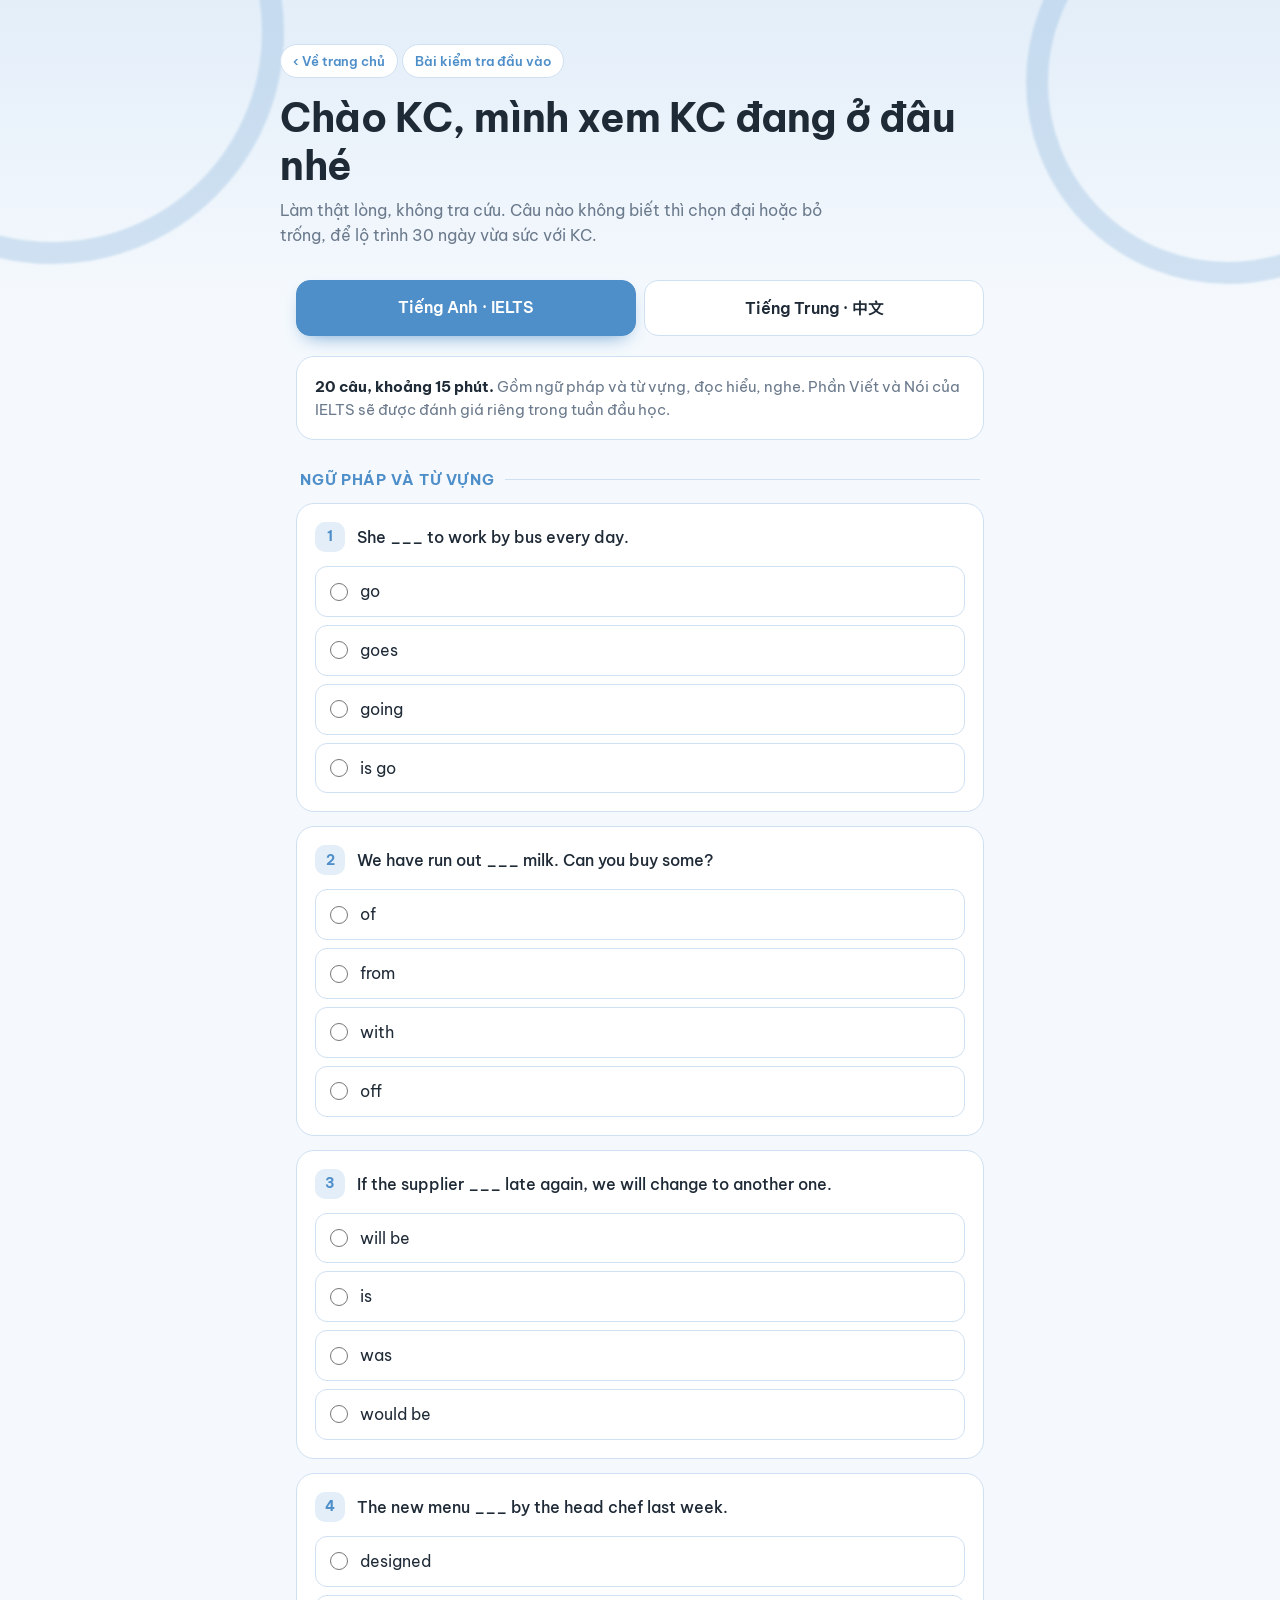
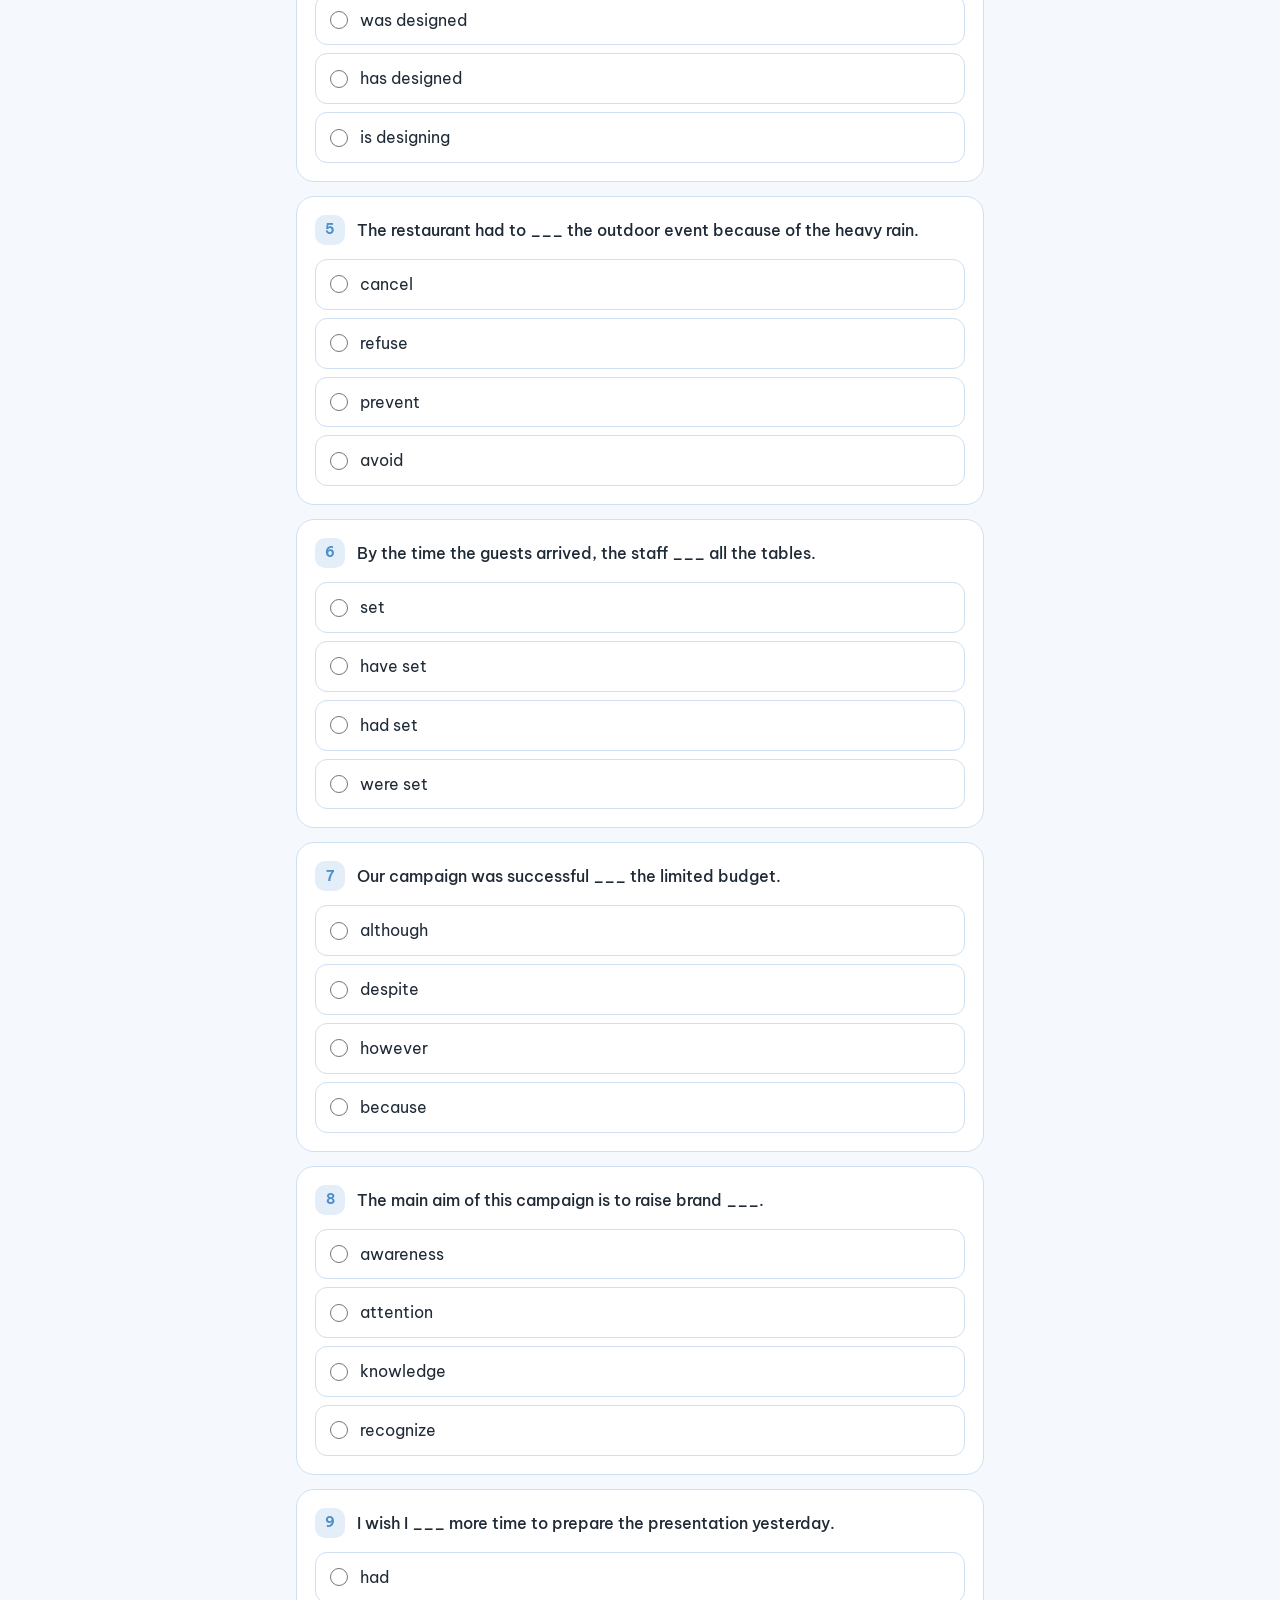
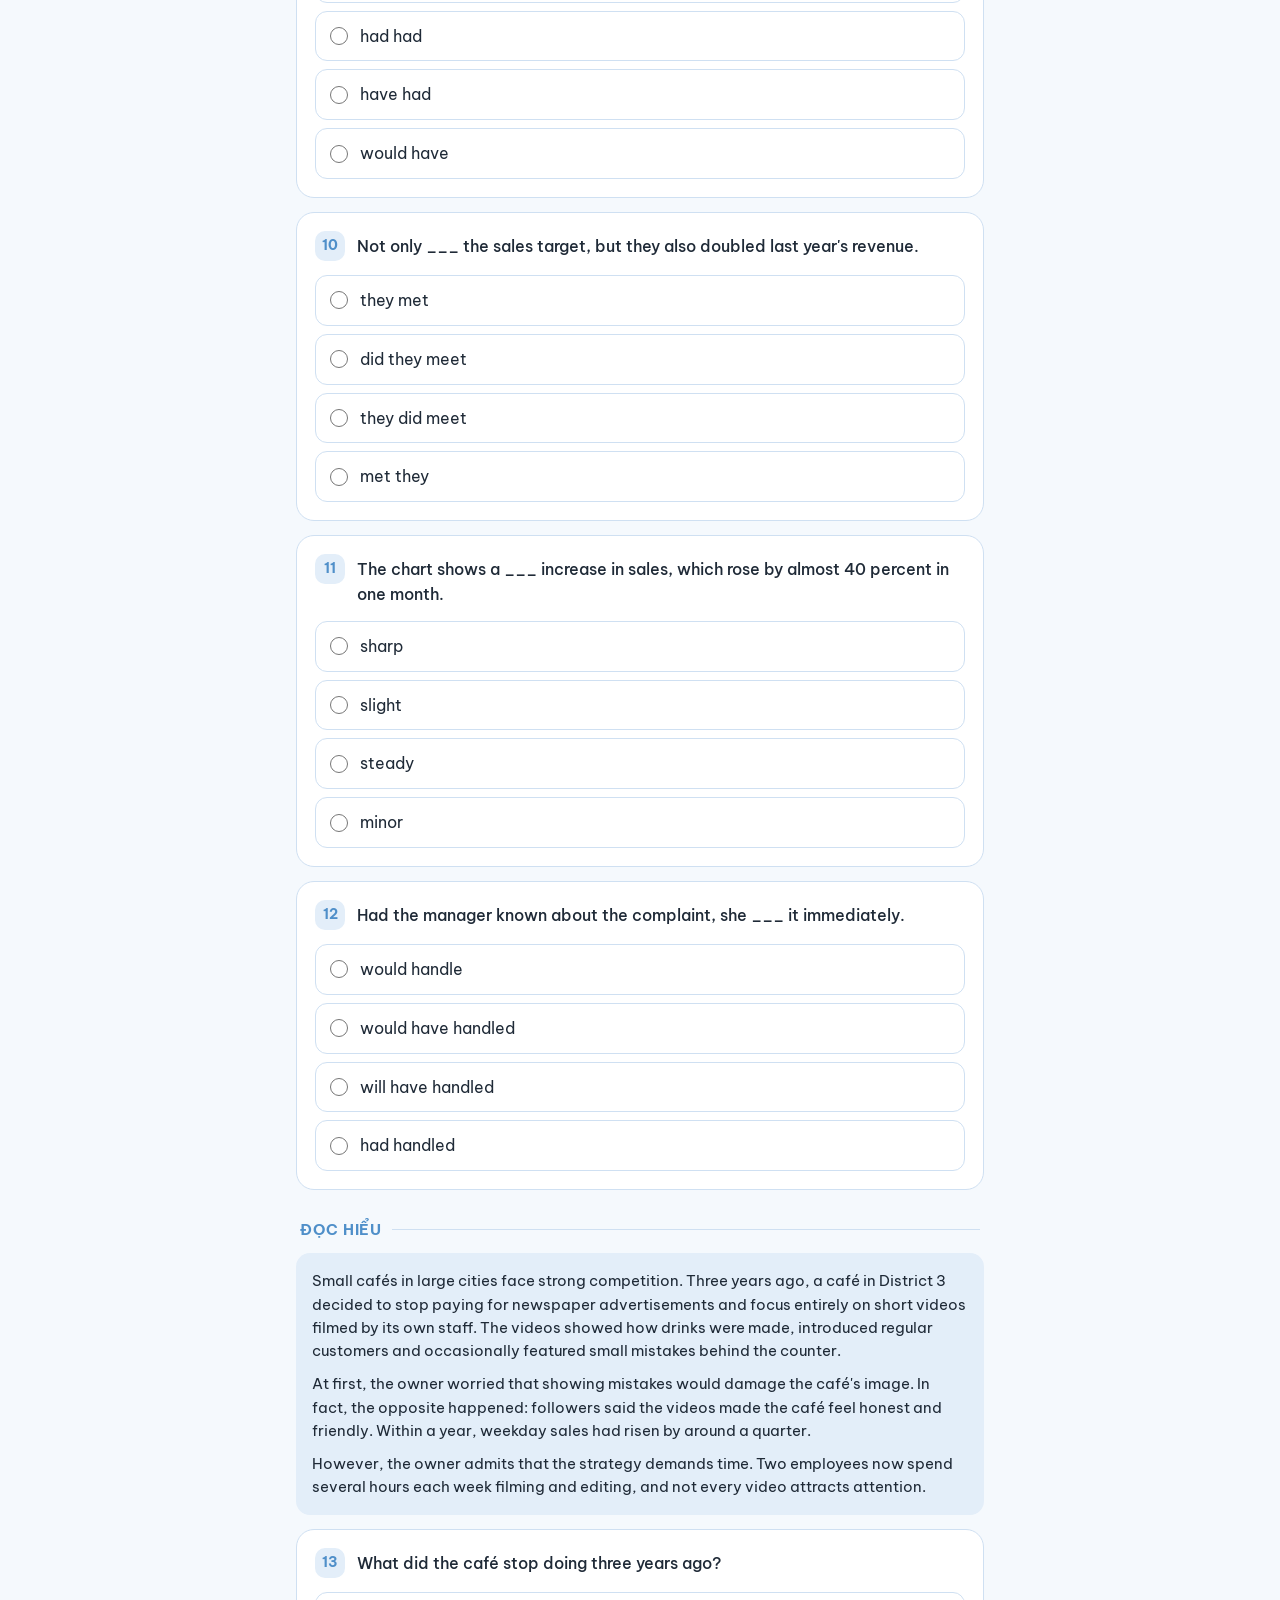
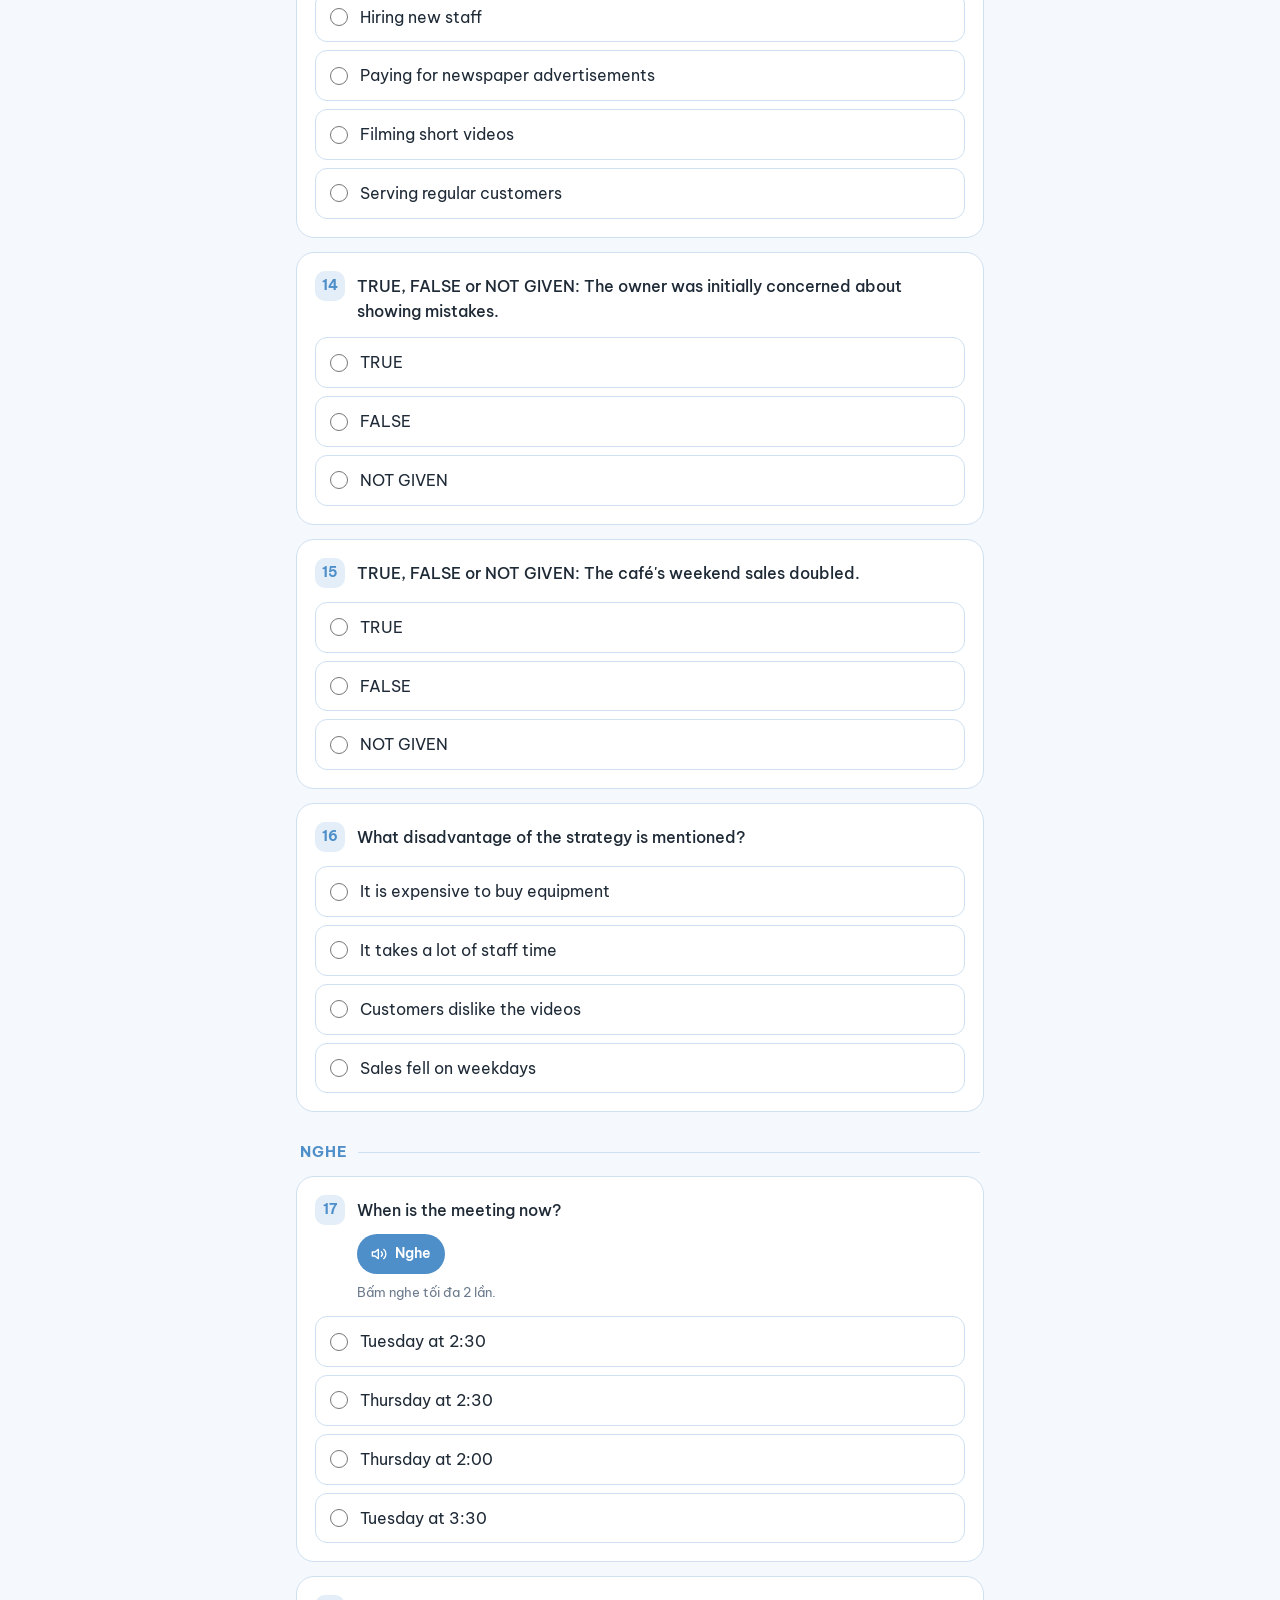
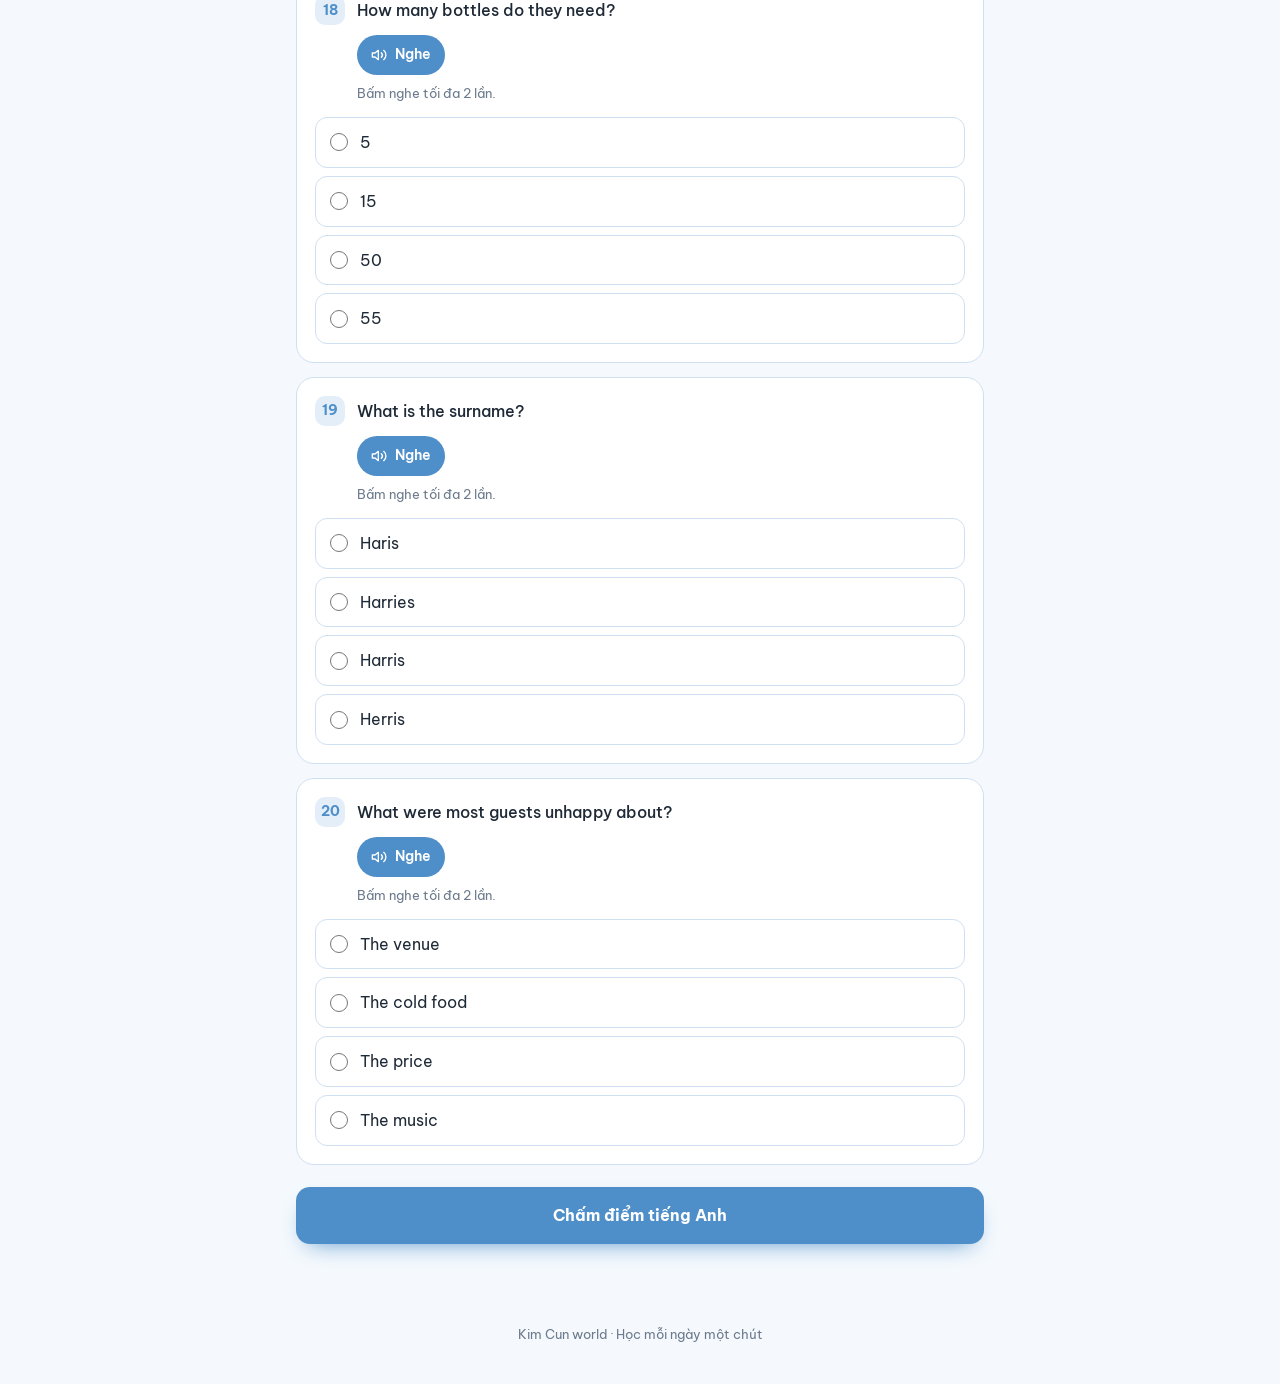
==== test.html @ 2d70d8d3 "Add files via upload" ====
<!doctype html>
<html lang="vi">
<head>
<meta charset="utf-8">
<meta name="viewport" content="width=device-width, initial-scale=1">
<title>Kiểm tra đầu vào</title>
<link rel="preconnect" href="https://fonts.googleapis.com">
<link href="https://fonts.googleapis.com/css2?family=Be+Vietnam+Pro:wght@400;500;600;700&family=Noto+Sans+SC:wght@400;500;700&display=swap" rel="stylesheet">
<style>
:root{
  --bg:#f5f9fd; --surface:#ffffff; --ink:#1f2a37; --muted:#6b7a8c;
  --blue:#8fb8de; --blue-strong:#4f8fc9; --blue-soft:#e3eef9; --blue-line:#cfe0f2;
  --ok:#2f9e6e; --ok-soft:#e3f5ec; --bad:#d0566b; --bad-soft:#fbe8ec;
  --radius:18px;
}
@media (prefers-color-scheme: dark){
  :root:not([data-theme="light"]){
    --bg:#0f1722; --surface:#172231; --ink:#e6edf5; --muted:#93a3b6;
    --blue:#5d8fbf; --blue-strong:#8fbbe6; --blue-soft:#1d2d40; --blue-line:#2a3d55;
    --ok:#5cc79a; --ok-soft:#173528; --bad:#ef8a9c; --bad-soft:#3a1d25;
  }
}
:root[data-theme="dark"]{
  --bg:#0f1722; --surface:#172231; --ink:#e6edf5; --muted:#93a3b6;
  --blue:#5d8fbf; --blue-strong:#8fbbe6; --blue-soft:#1d2d40; --blue-line:#2a3d55;
  --ok:#5cc79a; --ok-soft:#173528; --bad:#ef8a9c; --bad-soft:#3a1d25;
}
*{box-sizing:border-box}
html,body{margin:0}
body{background:var(--bg);color:var(--ink);font-family:"Be Vietnam Pro",system-ui,sans-serif;line-height:1.55;-webkit-font-smoothing:antialiased}
.zh{font-family:"Noto Sans SC","PingFang SC",sans-serif}
.hero{position:relative;overflow:hidden;padding:44px 16px 64px;background:linear-gradient(180deg,var(--blue-soft),var(--bg))}
.hero::before,.hero::after{content:"";position:absolute;border-radius:999px;border:22px solid var(--blue);opacity:.35;filter:blur(1px)}
.hero::before{width:420px;height:420px;left:-180px;top:-200px}
.hero::after{width:360px;height:360px;right:-150px;top:-120px}
.wrap{max-width:720px;margin:0 auto;position:relative}
.badge{display:inline-flex;align-items:center;gap:8px;background:var(--surface);border:1px solid var(--blue-line);color:var(--blue-strong);font-weight:600;font-size:13px;padding:6px 12px;border-radius:999px}
h1{font-size:clamp(28px,6vw,40px);line-height:1.2;margin:16px 0 8px;letter-spacing:-.01em}
.lead{color:var(--muted);margin:0;max-width:560px}
.tabs{display:flex;gap:8px;margin:-32px auto 0;max-width:720px;padding:0 16px;position:relative;z-index:2}
.tab{flex:1;border:1px solid var(--blue-line);background:var(--surface);color:var(--ink);font:inherit;font-weight:600;padding:14px 12px;border-radius:14px;cursor:pointer;transition:.2s}
.tab[aria-selected="true"]{background:var(--blue-strong);border-color:var(--blue-strong);color:#fff;box-shadow:0 8px 20px -10px var(--blue-strong)}
main{max-width:720px;margin:0 auto;padding:20px 16px 80px}
.panel{display:none}.panel.active{display:block}
.intro{background:var(--surface);border:1px solid var(--blue-line);border-radius:var(--radius);padding:18px 18px;margin-bottom:18px;color:var(--muted);font-size:15px}
.intro b{color:var(--ink)}
.section-title{display:flex;align-items:center;gap:10px;margin:28px 4px 12px;font-size:15px;font-weight:700;color:var(--blue-strong);text-transform:uppercase;letter-spacing:.06em}
.section-title::after{content:"";flex:1;height:1px;background:var(--blue-line)}
.q{background:var(--surface);border:1px solid var(--blue-line);border-radius:var(--radius);padding:18px;margin-bottom:14px}
.q-head{display:flex;gap:12px;align-items:flex-start}
.num{flex:none;width:30px;height:30px;border-radius:10px;background:var(--blue-soft);color:var(--blue-strong);display:grid;place-items:center;font-weight:700;font-size:14px}
.prompt{font-weight:500;margin:3px 0 0}
.prompt .zh{font-size:1.25em}
.opts{display:grid;gap:8px;margin-top:14px}
.opt{display:flex;align-items:center;gap:12px;border:1.5px solid var(--blue-line);border-radius:12px;padding:12px 14px;cursor:pointer;transition:.15s;background:transparent}
.opt:hover{border-color:var(--blue)}
.opt input{accent-color:var(--blue-strong);width:18px;height:18px;flex:none;margin:0}
.opt.picked{border-color:var(--blue-strong);background:var(--blue-soft)}
.opt.right{border-color:var(--ok);background:var(--ok-soft)}
.opt.wrong{border-color:var(--bad);background:var(--bad-soft)}
.listen{display:inline-flex;align-items:center;gap:8px;margin-top:12px;border:none;background:var(--blue-strong);color:#fff;font:inherit;font-weight:600;font-size:14px;padding:9px 14px;border-radius:999px;cursor:pointer}
.listen svg{width:16px;height:16px}
.hint{font-size:13px;color:var(--muted);margin-top:8px}
.passage{background:var(--blue-soft);border-radius:14px;padding:16px;font-size:15px;margin-bottom:14px}
.passage p{margin:0 0 10px}.passage p:last-child{margin:0}
.submit{display:block;width:100%;margin-top:22px;border:none;background:var(--blue-strong);color:#fff;font:inherit;font-weight:700;font-size:16px;padding:16px;border-radius:14px;cursor:pointer;box-shadow:0 10px 24px -12px var(--blue-strong)}
.ghost{background:var(--surface);color:var(--blue-strong);border:1.5px solid var(--blue-strong);box-shadow:none}
.result{display:none;background:var(--surface);border:1.5px solid var(--blue-strong);border-radius:var(--radius);padding:22px;margin-top:22px}
.result.show{display:block}
.result h3{margin:0 0 4px;font-size:22px}
.score{font-size:44px;font-weight:700;color:var(--blue-strong);line-height:1.1;margin:10px 0}
.result ul{padding-left:20px;margin:10px 0 0;color:var(--muted)}
.result li{margin-bottom:4px}
.note{font-size:13px;color:var(--muted);margin-top:12px}
.skip{margin-top:10px}
footer{text-align:center;color:var(--muted);font-size:13px;padding:0 16px 40px}
</style>
</head>
<body>
<header class="hero">
  <div class="wrap">
    <a class="badge" href="./" style="text-decoration:none">‹ Về trang chủ</a> <span class="badge">Bài kiểm tra đầu vào</span>
    <h1>Chào KC, mình xem KC đang ở đâu nhé</h1>
    <p class="lead">Làm thật lòng, không tra cứu. Câu nào không biết thì chọn đại hoặc bỏ trống, để lộ trình 30 ngày vừa sức với KC.</p>
  </div>
</header>

<div class="tabs" role="tablist">
  <button class="tab" role="tab" aria-selected="true" data-tab="en">Tiếng Anh · IELTS</button>
  <button class="tab" role="tab" aria-selected="false" data-tab="zh">Tiếng Trung · <span class="zh">中文</span></button>
</div>

<main>
  <!-- ENGLISH -->
  <section class="panel active" id="panel-en">
    <div class="intro"><b>20 câu, khoảng 15 phút.</b> Gồm ngữ pháp và từ vựng, đọc hiểu, nghe. Phần Viết và Nói của IELTS sẽ được đánh giá riêng trong tuần đầu học.</div>
    <div id="en-qs"></div>
    <button class="submit" id="en-submit">Chấm điểm tiếng Anh</button>
    <div class="result" id="en-result"></div>
  </section>

  <!-- CHINESE -->
  <section class="panel" id="panel-zh">
    <div class="intro"><b>13 câu, khoảng 10 phút.</b> Gồm nghĩa từ, pinyin, thanh điệu, câu giao tiếp, nghe và chữ Hán.
      <button class="submit ghost skip" id="zh-skip">KC chưa học tiếng Trung, bắt đầu từ con số 0</button>
    </div>
    <div id="zh-qs"></div>
    <button class="submit" id="zh-submit">Chấm điểm tiếng Trung</button>
    <div class="result" id="zh-result"></div>
  </section>
</main>
<footer>Kim Cun world · Học mỗi ngày một chút</footer>

<script>
const SPEAKER='<svg viewBox="0 0 24 24" fill="none" stroke="currentColor" stroke-width="2" stroke-linecap="round" stroke-linejoin="round"><path d="M11 5 6 9H2v6h4l5 4V5z"/><path d="M15.5 8.5a5 5 0 0 1 0 7"/><path d="M19 5a9 9 0 0 1 0 14"/></svg>';

const EN=[
 {sec:"Ngữ pháp và từ vựng"},
 {lv:"A2",q:"She ___ to work by bus every day.",o:["go","goes","going","is go"],a:1},
 {lv:"A2",q:"We have run out ___ milk. Can you buy some?",o:["of","from","with","off"],a:0},
 {lv:"B1",q:"If the supplier ___ late again, we will change to another one.",o:["will be","is","was","would be"],a:1},
 {lv:"B1",q:"The new menu ___ by the head chef last week.",o:["designed","was designed","has designed","is designing"],a:1},
 {lv:"B1",q:"The restaurant had to ___ the outdoor event because of the heavy rain.",o:["cancel","refuse","prevent","avoid"],a:0},
 {lv:"B2",q:"By the time the guests arrived, the staff ___ all the tables.",o:["set","have set","had set","were set"],a:2},
 {lv:"B2",q:"Our campaign was successful ___ the limited budget.",o:["although","despite","however","because"],a:1},
 {lv:"B2",q:"The main aim of this campaign is to raise brand ___.",o:["awareness","attention","knowledge","recognize"],a:0},
 {lv:"B2",q:"I wish I ___ more time to prepare the presentation yesterday.",o:["had","had had","have had","would have"],a:1},
 {lv:"C1",q:"Not only ___ the sales target, but they also doubled last year's revenue.",o:["they met","did they meet","they did meet","met they"],a:1},
 {lv:"C1",q:"The chart shows a ___ increase in sales, which rose by almost 40 percent in one month.",o:["sharp","slight","steady","minor"],a:0},
 {lv:"C1",q:"Had the manager known about the complaint, she ___ it immediately.",o:["would handle","would have handled","will have handled","had handled"],a:1},
 {sec:"Đọc hiểu",passage:[
  "Small cafés in large cities face strong competition. Three years ago, a café in District 3 decided to stop paying for newspaper advertisements and focus entirely on short videos filmed by its own staff. The videos showed how drinks were made, introduced regular customers and occasionally featured small mistakes behind the counter.",
  "At first, the owner worried that showing mistakes would damage the café's image. In fact, the opposite happened: followers said the videos made the café feel honest and friendly. Within a year, weekday sales had risen by around a quarter.",
  "However, the owner admits that the strategy demands time. Two employees now spend several hours each week filming and editing, and not every video attracts attention."]},
 {lv:"B1",q:"What did the café stop doing three years ago?",o:["Hiring new staff","Paying for newspaper advertisements","Filming short videos","Serving regular customers"],a:1},
 {lv:"B2",q:"TRUE, FALSE or NOT GIVEN: The owner was initially concerned about showing mistakes.",o:["TRUE","FALSE","NOT GIVEN"],a:0},
 {lv:"C1",q:"TRUE, FALSE or NOT GIVEN: The café's weekend sales doubled.",o:["TRUE","FALSE","NOT GIVEN"],a:2},
 {lv:"B2",q:"What disadvantage of the strategy is mentioned?",o:["It is expensive to buy equipment","It takes a lot of staff time","Customers dislike the videos","Sales fell on weekdays"],a:1},
 {sec:"Nghe"},
 {lv:"B1",say:"The meeting has been moved from Tuesday to Thursday, at half past two.",q:"When is the meeting now?",o:["Tuesday at 2:30","Thursday at 2:30","Thursday at 2:00","Tuesday at 3:30"],a:1},
 {lv:"B1",say:"For the party, we need fifteen bottles of orange juice, not fifty.",q:"How many bottles do they need?",o:["5","15","50","55"],a:1},
 {lv:"B2",say:"Could you spell your surname, please? Yes, it's H, A, R, R, I, S.",q:"What is the surname?",o:["Haris","Harries","Harris","Herris"],a:2},
 {lv:"C1",say:"Although the venue was beautiful, most guests complained that the food arrived cold.",q:"What were most guests unhappy about?",o:["The venue","The cold food","The price","The music"],a:1}
];

const ZH=[
 {sec:"Nền tảng"},
 {lv:1,q:'<span class="zh">你好</span> nghĩa là gì?',o:["Xin chào","Cảm ơn","Tạm biệt","Xin lỗi"],a:0},
 {lv:1,q:'Pinyin đúng của <span class="zh">谢谢</span> (cảm ơn) là:',o:["xièxie","xiàxia","shèshe","jièjie"],a:0},
 {lv:1,q:"Chữ mā có dấu ngang phía trên là thanh mấy?",o:["Thanh 1: cao và đều","Thanh 2: đi lên","Thanh 3: xuống rồi lên","Thanh 4: đi xuống mạnh"],a:0},
 {lv:1,q:'<span class="zh">十五</span> là số mấy?',o:["5","15","50","105"],a:1},
 {lv:1,q:'Chữ <span class="zh">人</span> (người) có mấy nét?',o:["1 nét","2 nét","3 nét","4 nét"],a:1},
 {sec:"Giao tiếp"},
 {lv:1,q:"Muốn hỏi “Cái này bao nhiêu tiền?”, nói câu nào?",o:['<span class="zh">这个多少钱？</span>','<span class="zh">这个是什么？</span>','<span class="zh">你去哪儿？</span>','<span class="zh">现在几点？</span>'],a:0},
 {lv:1,say:"我要一杯咖啡。",q:"Người nói muốn gì?",o:["Một ly cà phê","Một ly trà","Không uống cà phê","Hỏi giá cà phê"],a:0},
 {lv:2,q:'Điền lượng từ: <span class="zh">一___书</span> (một quyển sách)',o:['<span class="zh">本</span>','<span class="zh">杯</span>','<span class="zh">只</span>','<span class="zh">件</span>'],a:0},
 {lv:2,q:"Câu nào đúng trật tự cho “Tôi làm việc ở nhà hàng”?",o:['<span class="zh">我在饭馆工作。</span>','<span class="zh">我工作在饭馆。</span>','<span class="zh">饭馆我在工作。</span>','<span class="zh">在工作我饭馆。</span>'],a:0},
 {lv:2,q:'<span class="zh">他比我高。</span> nghĩa là gì?',o:["Anh ấy cao hơn tôi","Tôi cao hơn anh ấy","Anh ấy cao bằng tôi","Anh ấy không cao"],a:0},
 {lv:2,say:"服务员，买单。",q:"Người nói đang làm gì?",o:["Gọi món","Gọi tính tiền","Hỏi nhà vệ sinh","Đặt bàn"],a:1},
 {sec:"Nâng cao"},
 {lv:3,q:'<span class="zh">我把菜单放在桌子上了。</span> nghĩa là gì?',o:["Tôi đã đặt thực đơn lên bàn rồi","Tôi đang tìm thực đơn trên bàn","Thực đơn không có trên bàn","Tôi muốn xem thực đơn"],a:0},
 {lv:3,q:'Điền vào chỗ trống: <span class="zh">这家店的咖啡___好喝___便宜。</span> (vừa ngon vừa rẻ)',o:['<span class="zh">又…又…</span>','<span class="zh">因为…所以…</span>','<span class="zh">如果…就…</span>','<span class="zh">不但…而且没…</span>'],a:0}
];

function speak(text,lang){
  if(!("speechSynthesis" in window)){alert("Thiết bị này chưa hỗ trợ đọc to.");return;}
  speechSynthesis.cancel();
  const u=new SpeechSynthesisUtterance(text);
  u.lang=lang; u.rate=lang.startsWith("zh")?0.8:0.9;
  const v=speechSynthesis.getVoices().find(v=>v.lang.replace("_","-").startsWith(lang));
  if(v)u.voice=v;
  speechSynthesis.speak(u);
}

function render(list,el,key,lang){
  let n=0,html="";
  list.forEach((it,i)=>{
    if(it.sec){
      html+=`<div class="section-title">${it.sec}</div>`;
      if(it.passage)html+=`<div class="passage">${it.passage.map(p=>`<p>${p}</p>`).join("")}</div>`;
      return;
    }
    n++;
    const audio=it.say?`<button class="listen" type="button" data-say="${it.say}" data-lang="${lang}">${SPEAKER} Nghe</button><div class="hint">Bấm nghe tối đa 2 lần.</div>`:"";
    html+=`<div class="q" data-i="${i}"><div class="q-head"><span class="num">${n}</span><div><p class="prompt">${it.q}</p>${audio}</div></div><div class="opts">`+
      it.o.map((o,j)=>`<label class="opt"><input type="radio" name="${key}${i}" value="${j}"><span>${o}</span></label>`).join("")+`</div></div>`;
  });
  el.innerHTML=html;
}
render(EN,document.getElementById("en-qs"),"en","en-GB");
render(ZH,document.getElementById("zh-qs"),"zh","zh-CN");

document.addEventListener("change",e=>{
  if(e.target.type!=="radio")return;
  e.target.closest(".opts").querySelectorAll(".opt").forEach(l=>l.classList.toggle("picked",l.contains(e.target)));
});
document.addEventListener("click",e=>{
  const b=e.target.closest(".listen"); if(b)speak(b.dataset.say,b.dataset.lang);
});
document.querySelectorAll(".tab").forEach(t=>t.addEventListener("click",()=>{
  document.querySelectorAll(".tab").forEach(x=>x.setAttribute("aria-selected",x===t));
  document.querySelectorAll(".panel").forEach(p=>p.classList.toggle("active",p.id==="panel-"+t.dataset.tab));
}));

function grade(list,key){
  const res=[];
  list.forEach((it,i)=>{
    if(it.sec)return;
    const pick=document.querySelector(`input[name="${key}${i}"]:checked`);
    const val=pick?+pick.value:-1, ok=val===it.a;
    res.push({lv:it.lv,ok});
    const q=document.querySelector(`#${key}-qs .q[data-i="${i}"]`);
    q.querySelectorAll(".opt").forEach((l,j)=>{
      l.classList.remove("picked","right","wrong");
      if(j===it.a)l.classList.add("right"); else if(j===val)l.classList.add("wrong");
    });
  });
  return res;
}

document.getElementById("en-submit").onclick=()=>{
  const r=grade(EN,"en"), s=r.filter(x=>x.ok).length;
  const byLv={};r.forEach(x=>{byLv[x.lv]=byLv[x.lv]||[0,0];byLv[x.lv][1]++;if(x.ok)byLv[x.lv][0]++;});
  let lvl,band;
  if(s<=6){lvl="A2";band="khoảng 3.5 đến 4.5";}
  else if(s<=11){lvl="B1";band="khoảng 4.5 đến 5.5";}
  else if(s<=15){lvl="B2";band="khoảng 5.5 đến 6.5";}
  else if(s<=18){lvl="B2+ / C1";band="khoảng 6.5 đến 7.0";}
  else{lvl="C1";band="khoảng 7.0 trở lên";}
  const el=document.getElementById("en-result");
  el.innerHTML=`<h3>Kết quả tiếng Anh</h3><div class="score">${s}/20</div>
   <p>Trình độ ước tính: <b>${lvl}</b>, tương đương IELTS Reading và Listening <b>${band}</b>. Mục tiêu của KC là 7.5.</p>
   <ul>${Object.entries(byLv).map(([k,v])=>`<li>Câu mức ${k}: đúng ${v[0]}/${v[1]}</li>`).join("")}</ul>
   <button class="submit ghost" id="en-copy">Sao chép kết quả gửi cho Claude</button>
   <p class="note">Đây là ước lượng nhanh, chưa có Viết và Nói. Đáp án đúng đã được tô xanh ở từng câu.</p>`;
  el.classList.add("show");
  document.getElementById("en-copy").onclick=()=>copy(`Kết quả tiếng Anh: ${s}/20, trình độ ${lvl}, IELTS ước tính ${band}. Chi tiết: `+Object.entries(byLv).map(([k,v])=>`${k} ${v[0]}/${v[1]}`).join(", "));
  el.scrollIntoView({behavior:"smooth"});
};

function zhResult(level,detail){
  const el=document.getElementById("zh-result");
  const map={0:["Bắt đầu từ con số 0","Học pinyin, 4 thanh điệu, nét cơ bản của chữ Hán và câu chào hỏi."],
    1:["Mức HSK1","Đã có nền tảng, củng cố phát âm và học tiếp mẫu câu HSK2."],
    2:["Mức HSK2","Giao tiếp cơ bản ổn, học tiếp cấu trúc HSK3 và hội thoại công việc."],
    3:["Mức HSK3 trở lên","Có thể học hội thoại F&B và marketing dài hơn, kèm viết đoạn ngắn."]};
  el.innerHTML=`<h3>Kết quả tiếng Trung</h3><div class="score" style="font-size:30px">${map[level][0]}</div><p>${map[level][1]}</p>${detail}
   <button class="submit ghost" id="zh-copy">Sao chép kết quả gửi cho Claude</button>`;
  el.classList.add("show");
  document.getElementById("zh-copy").onclick=()=>copy(`Kết quả tiếng Trung: ${map[level][0]}. `+el.dataset.raw);
  el.scrollIntoView({behavior:"smooth"});
}
document.getElementById("zh-submit").onclick=()=>{
  const r=grade(ZH,"zh");
  const c=l=>r.filter(x=>x.lv===l&&x.ok).length, t=l=>r.filter(x=>x.lv===l).length;
  const h1=c(1),h2=c(2),h3=c(3);
  let level=0; if(h1>=5){level=1; if(h2>=3){level=2; if(h3>=2)level=3;}}
  const raw=`HSK1 ${h1}/${t(1)}, HSK2 ${h2}/${t(2)}, HSK3 ${h3}/${t(3)}`;
  document.getElementById("zh-result").dataset.raw=raw;
  zhResult(level,`<ul><li>Câu mức HSK1: đúng ${h1}/${t(1)}</li><li>Câu mức HSK2: đúng ${h2}/${t(2)}</li><li>Câu mức HSK3: đúng ${h3}/${t(3)}</li></ul>`);
};
document.getElementById("zh-skip").onclick=()=>{
  document.getElementById("zh-result").dataset.raw="KC chưa học tiếng Trung.";
  zhResult(0,"");
};

function copy(text){
  const done=()=>alert("Đã sao chép. KC dán vào chat với Claude nhé.");
  if(navigator.clipboard)navigator.clipboard.writeText(text).then(done,()=>prompt("Sao chép đoạn này:",text));
  else prompt("Sao chép đoạn này:",text);
}
if("speechSynthesis" in window)speechSynthesis.getVoices();
</script>
</body>
</html>
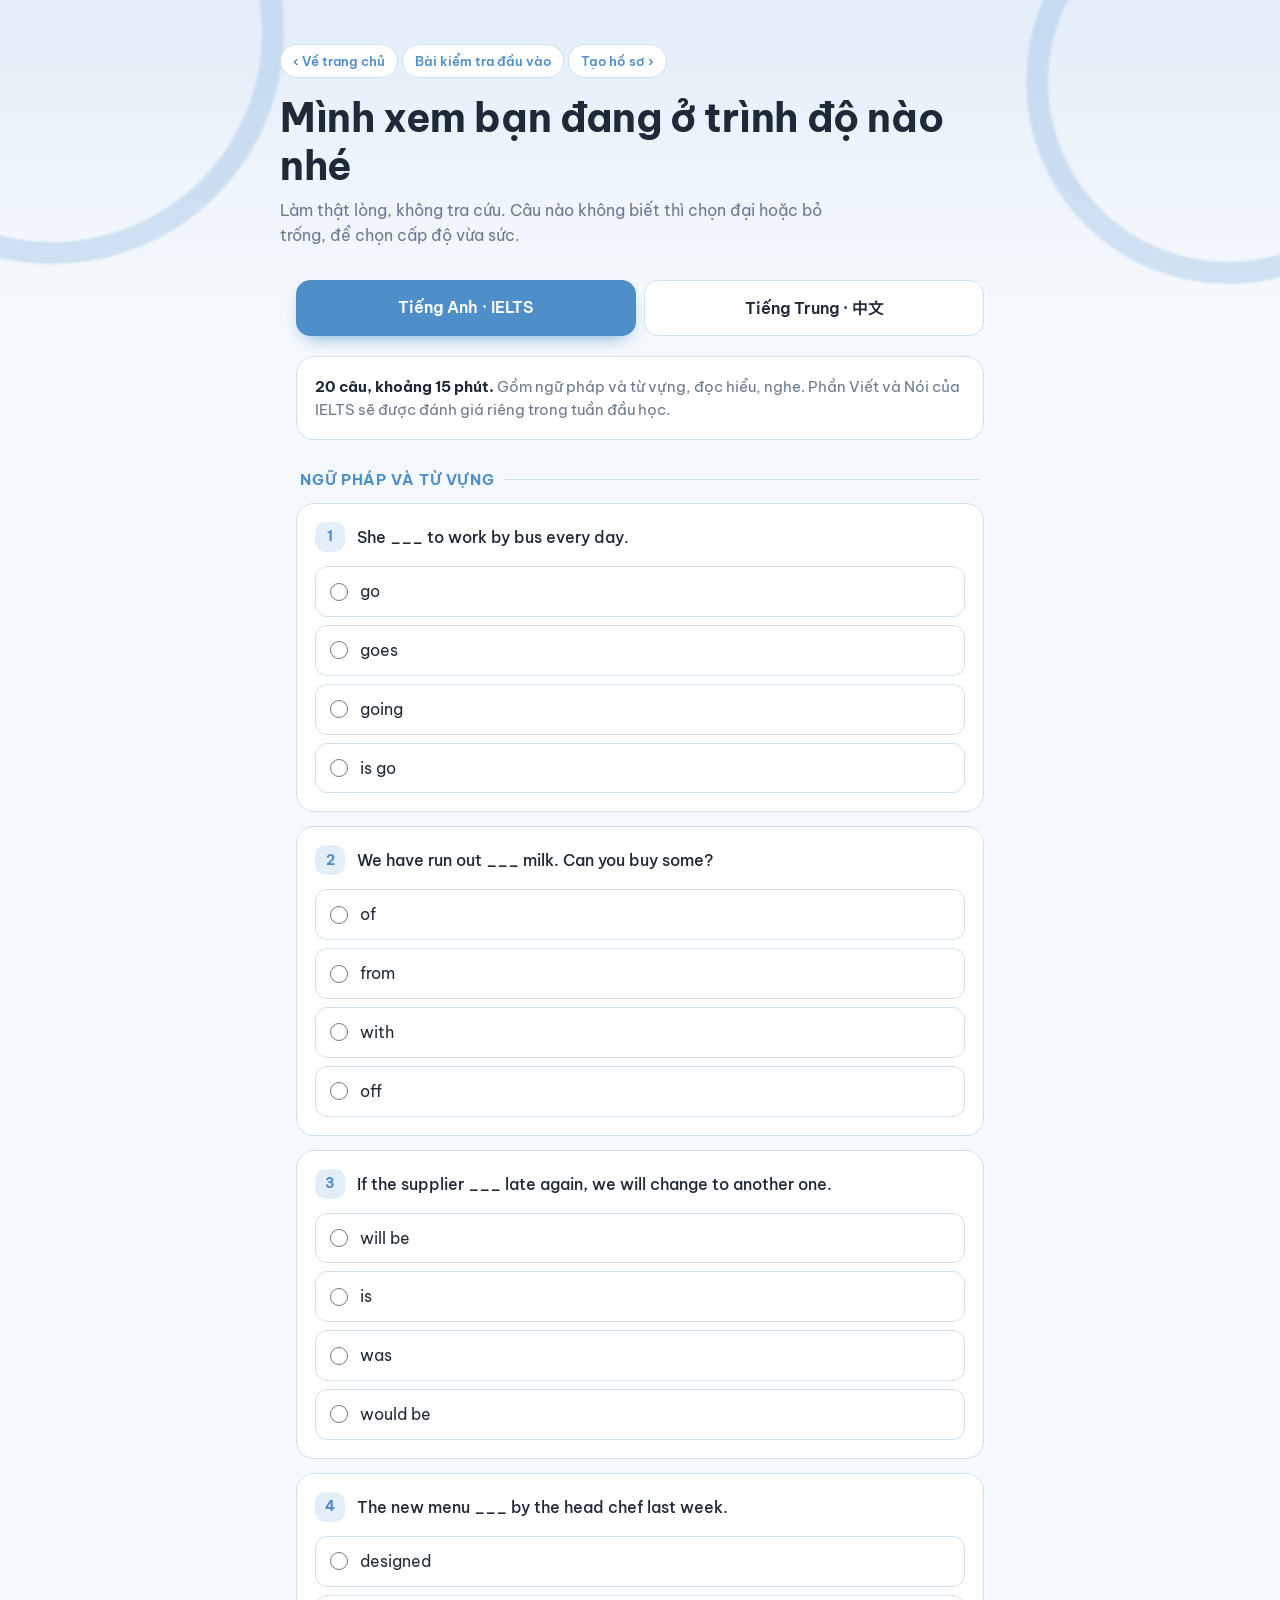
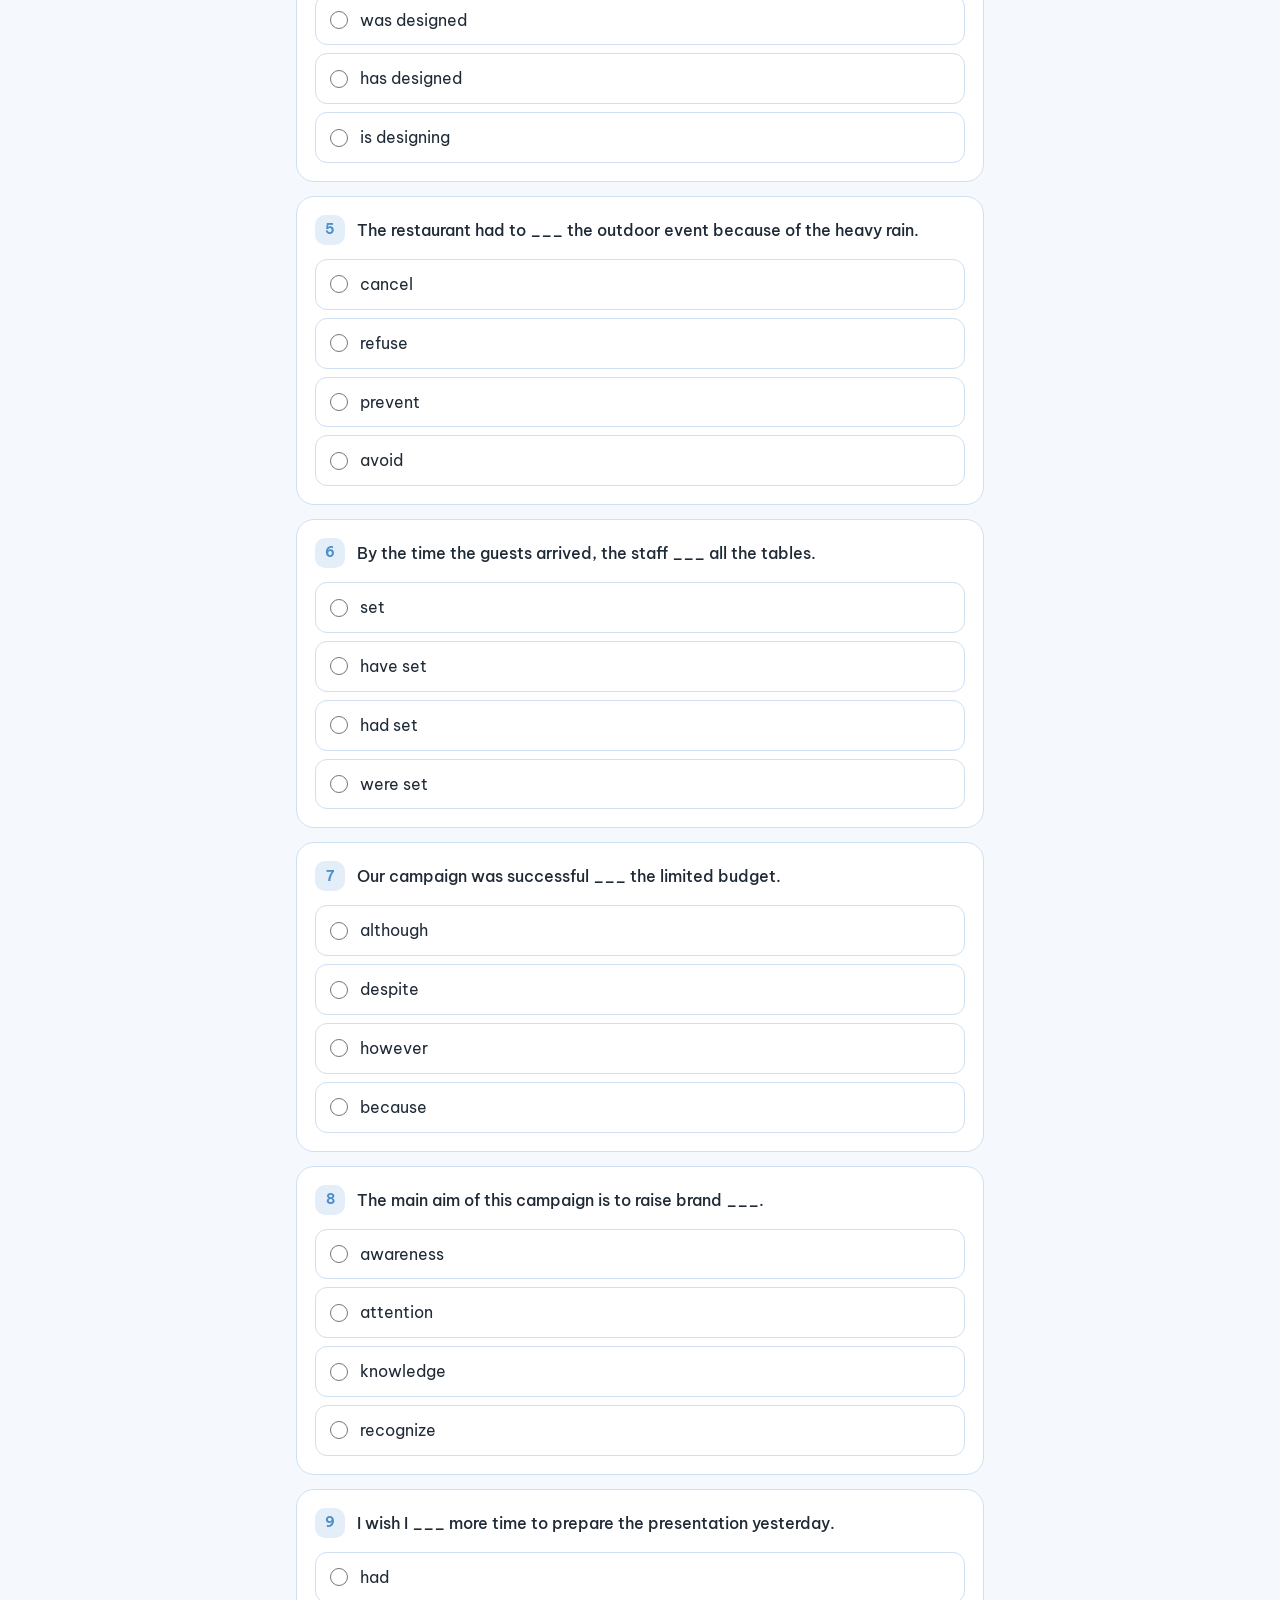
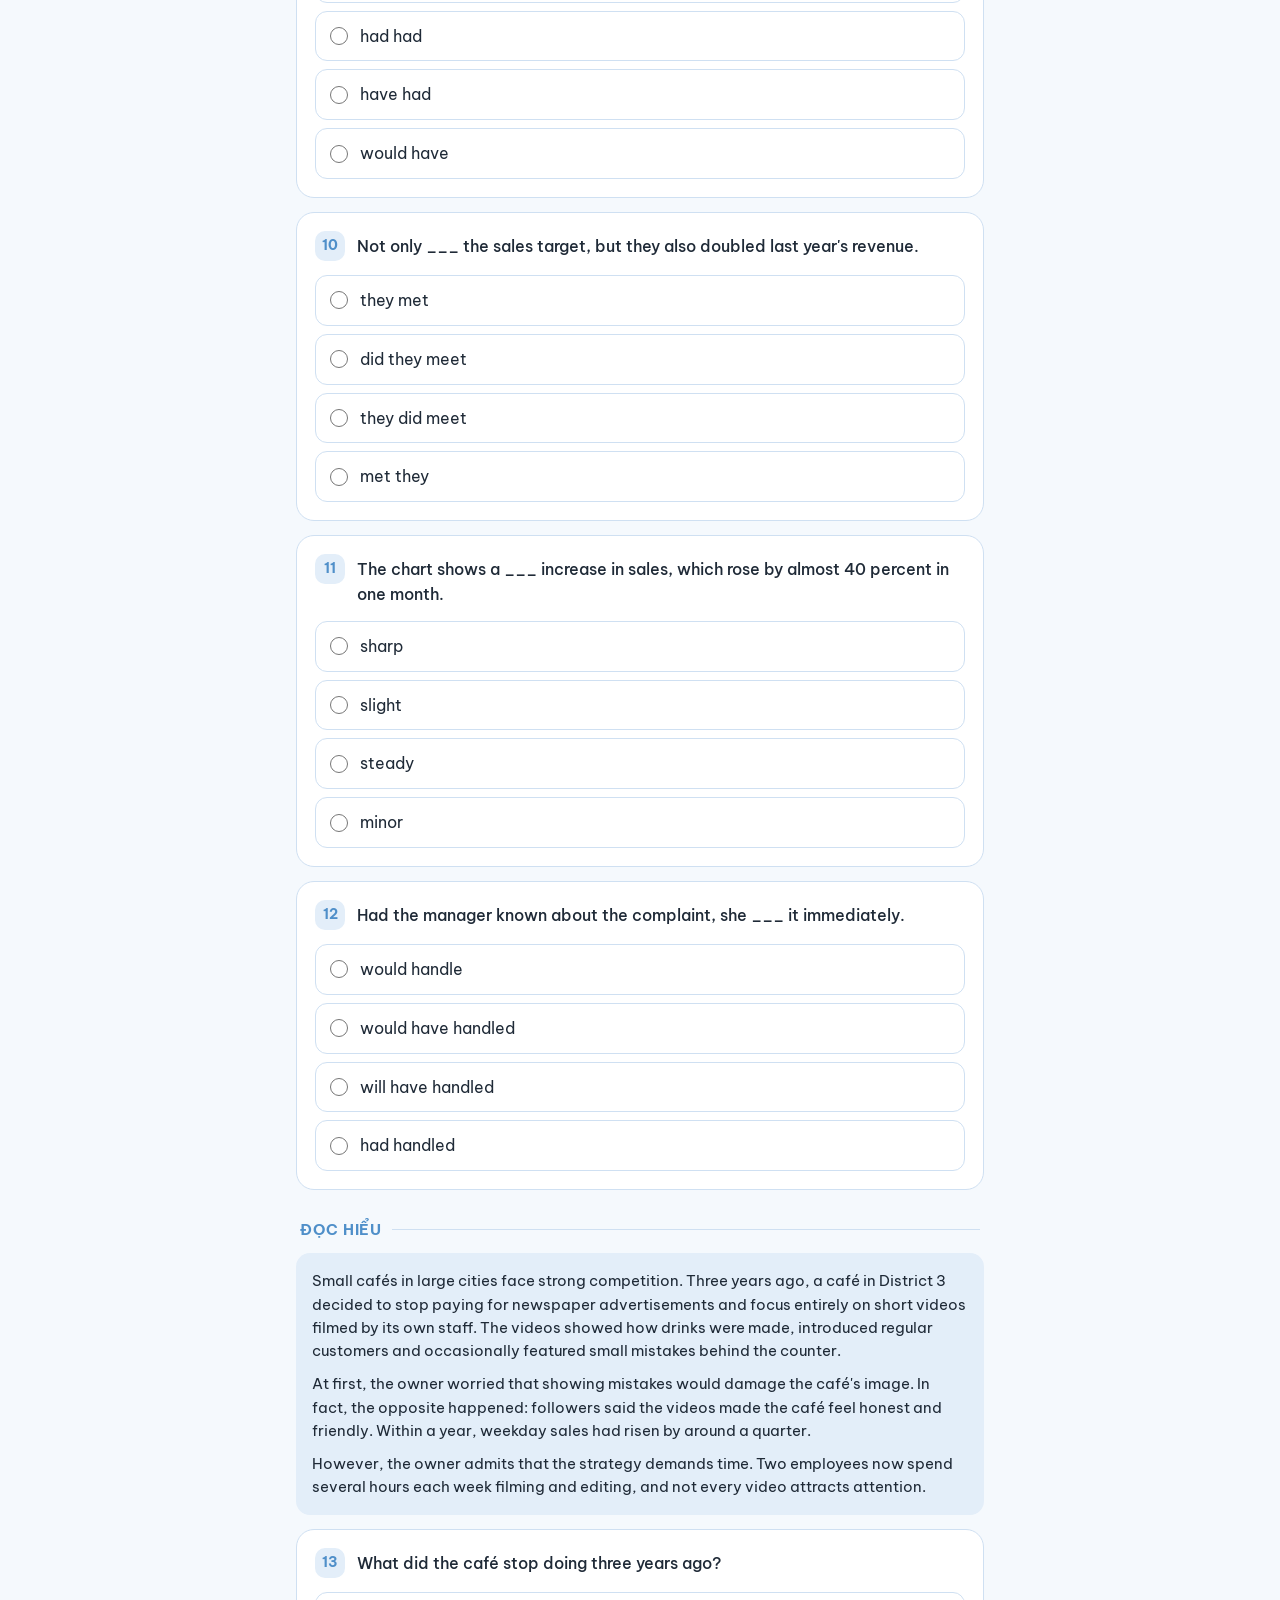
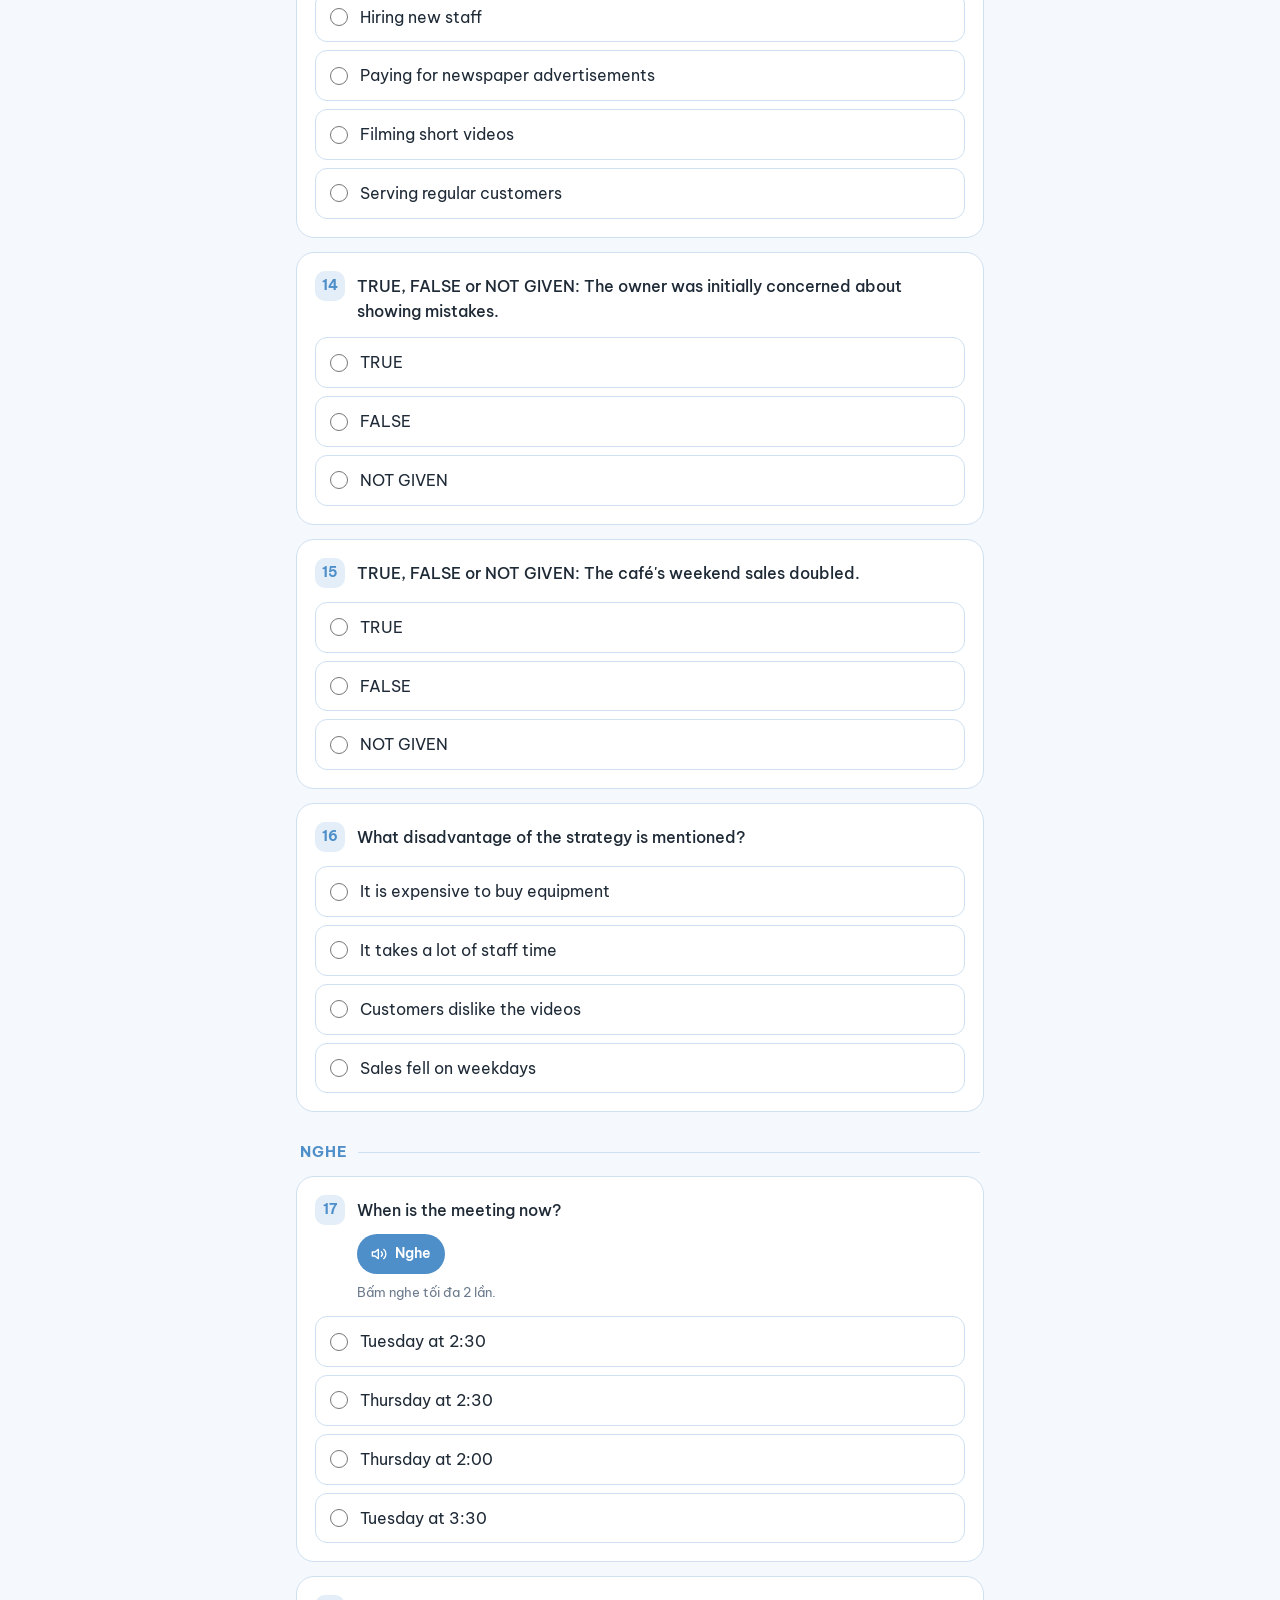
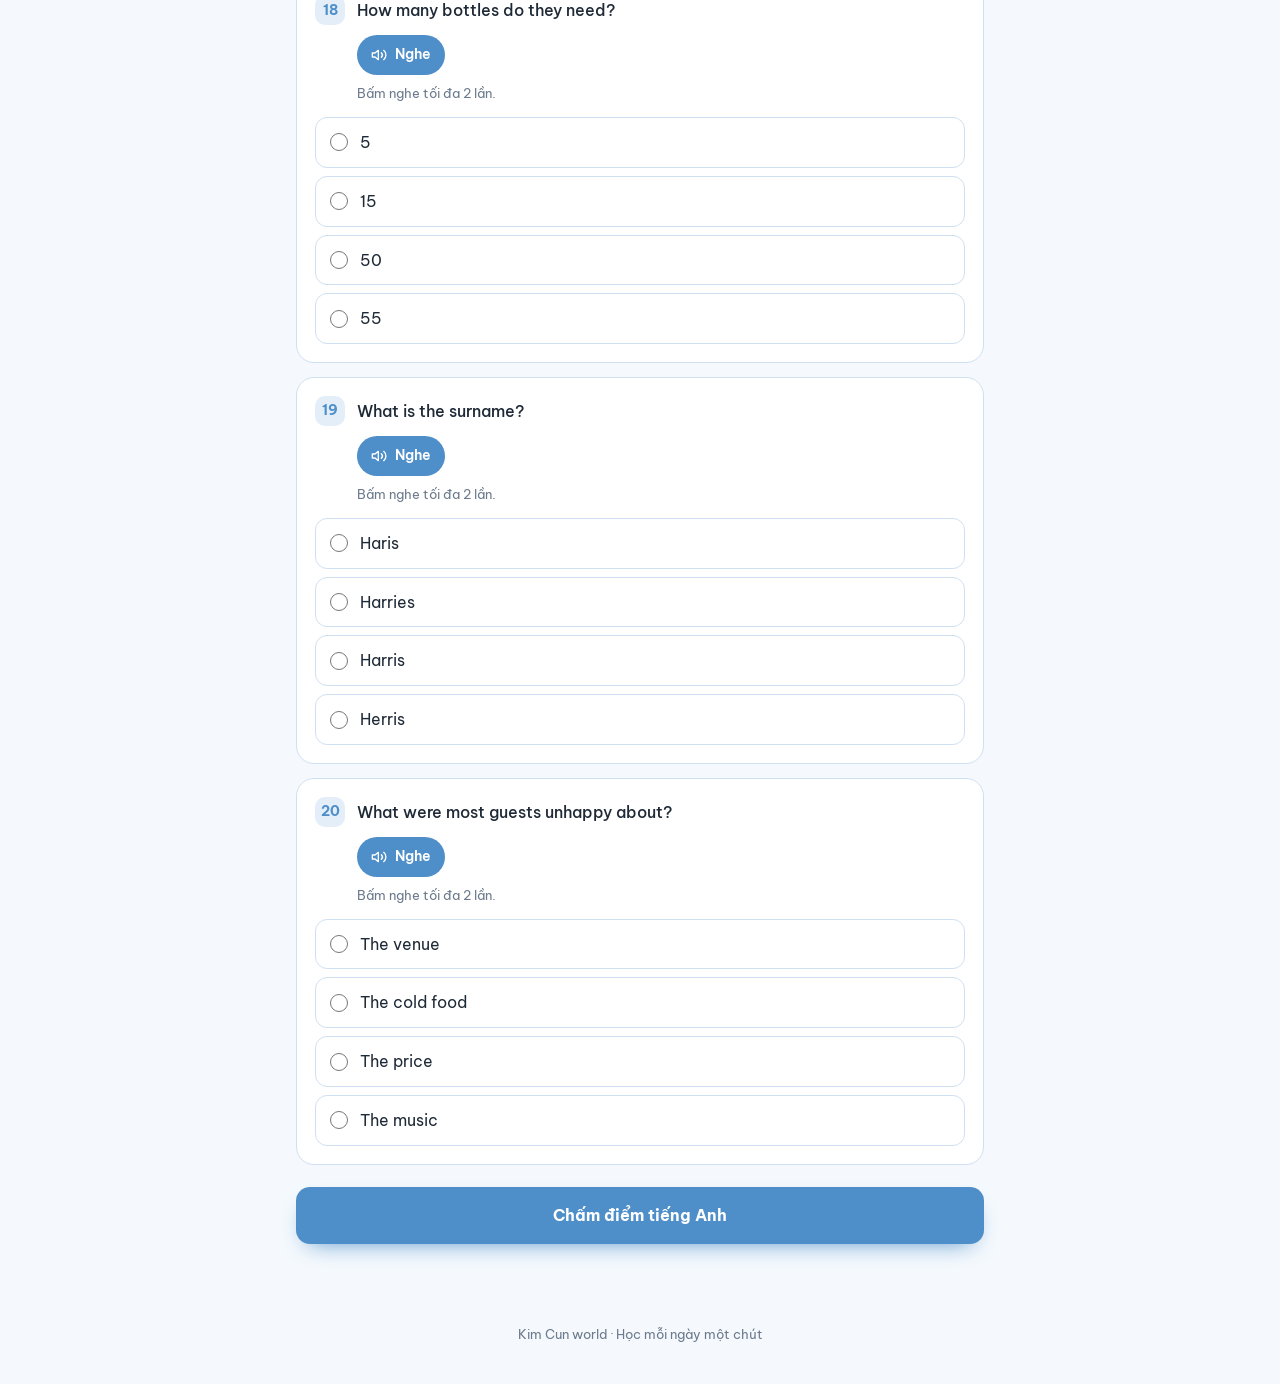
==== commit 20456e49: "Add files via upload" ====
--- a/test.html
+++ b/test.html
@@ -79,9 +79,9 @@
 <body>
 <header class="hero">
   <div class="wrap">
-    <a class="badge" href="./" style="text-decoration:none">‹ Về trang chủ</a> <span class="badge">Bài kiểm tra đầu vào</span>
-    <h1>Chào KC, mình xem KC đang ở đâu nhé</h1>
-    <p class="lead">Làm thật lòng, không tra cứu. Câu nào không biết thì chọn đại hoặc bỏ trống, để lộ trình 30 ngày vừa sức với KC.</p>
+    <a class="badge" href="./" style="text-decoration:none">‹ Về trang chủ</a> <span class="badge">Bài kiểm tra đầu vào</span> <a class="badge" href="./#/profiles/new" style="text-decoration:none">Tạo hồ sơ ›</a>
+    <h1>Mình xem bạn đang ở trình độ nào nhé</h1>
+    <p class="lead">Làm thật lòng, không tra cứu. Câu nào không biết thì chọn đại hoặc bỏ trống, để chọn cấp độ vừa sức.</p>
   </div>
 </header>
 
@@ -227,9 +227,10 @@
   else if(s<=15){lvl="B2";band="khoảng 5.5 đến 6.5";}
   else if(s<=18){lvl="B2+ / C1";band="khoảng 6.5 đến 7.0";}
   else{lvl="C1";band="khoảng 7.0 trở lên";}
+  const lvn=s<=6?1:s<=11?2:s<=15?3:s<=18?4:5;try{const o=JSON.parse(localStorage.getItem("kc-world-testlv")||"{}");o.en=lvn;localStorage.setItem("kc-world-testlv",JSON.stringify(o));}catch(e){}
   const el=document.getElementById("en-result");
   el.innerHTML=`<h3>Kết quả tiếng Anh</h3><div class="score">${s}/20</div>
-   <p>Trình độ ước tính: <b>${lvl}</b>, tương đương IELTS Reading và Listening <b>${band}</b>. Mục tiêu của KC là 7.5.</p>
+   <p>Trình độ ước tính: <b>${lvl}</b>, tương đương IELTS Reading và Listening <b>${band}</b>.</p><p>Gợi ý cấp độ luyện tập: <b>Band ${["4.5","5.5","6.5","7.5","8.0"][lvn-1]}</b> (đã lưu, sẽ tự điền khi tạo hồ sơ).</p>
    <ul>${Object.entries(byLv).map(([k,v])=>`<li>Câu mức ${k}: đúng ${v[0]}/${v[1]}</li>`).join("")}</ul>
    <button class="submit ghost" id="en-copy">Sao chép kết quả gửi cho Claude</button>
    <p class="note">Đây là ước lượng nhanh, chưa có Viết và Nói. Đáp án đúng đã được tô xanh ở từng câu.</p>`;
@@ -239,13 +240,14 @@
 };
 
 function zhResult(level,detail){
+  try{const o=JSON.parse(localStorage.getItem("kc-world-testlv")||"{}");o.zh=Math.min(5,level+1);localStorage.setItem("kc-world-testlv",JSON.stringify(o));}catch(e){}
   const el=document.getElementById("zh-result");
   const map={0:["Bắt đầu từ con số 0","Học pinyin, 4 thanh điệu, nét cơ bản của chữ Hán và câu chào hỏi."],
     1:["Mức HSK1","Đã có nền tảng, củng cố phát âm và học tiếp mẫu câu HSK2."],
     2:["Mức HSK2","Giao tiếp cơ bản ổn, học tiếp cấu trúc HSK3 và hội thoại công việc."],
     3:["Mức HSK3 trở lên","Có thể học hội thoại F&B và marketing dài hơn, kèm viết đoạn ngắn."]};
   el.innerHTML=`<h3>Kết quả tiếng Trung</h3><div class="score" style="font-size:30px">${map[level][0]}</div><p>${map[level][1]}</p>${detail}
-   <button class="submit ghost" id="zh-copy">Sao chép kết quả gửi cho Claude</button>`;
+   <p>Gợi ý cấp độ luyện tập: <b>HSK${Math.min(5,level+1)}</b> (đã lưu, sẽ tự điền khi tạo hồ sơ).</p><button class="submit ghost" id="zh-copy">Sao chép kết quả gửi cho Claude</button>`;
   el.classList.add("show");
   document.getElementById("zh-copy").onclick=()=>copy(`Kết quả tiếng Trung: ${map[level][0]}. `+el.dataset.raw);
   el.scrollIntoView({behavior:"smooth"});
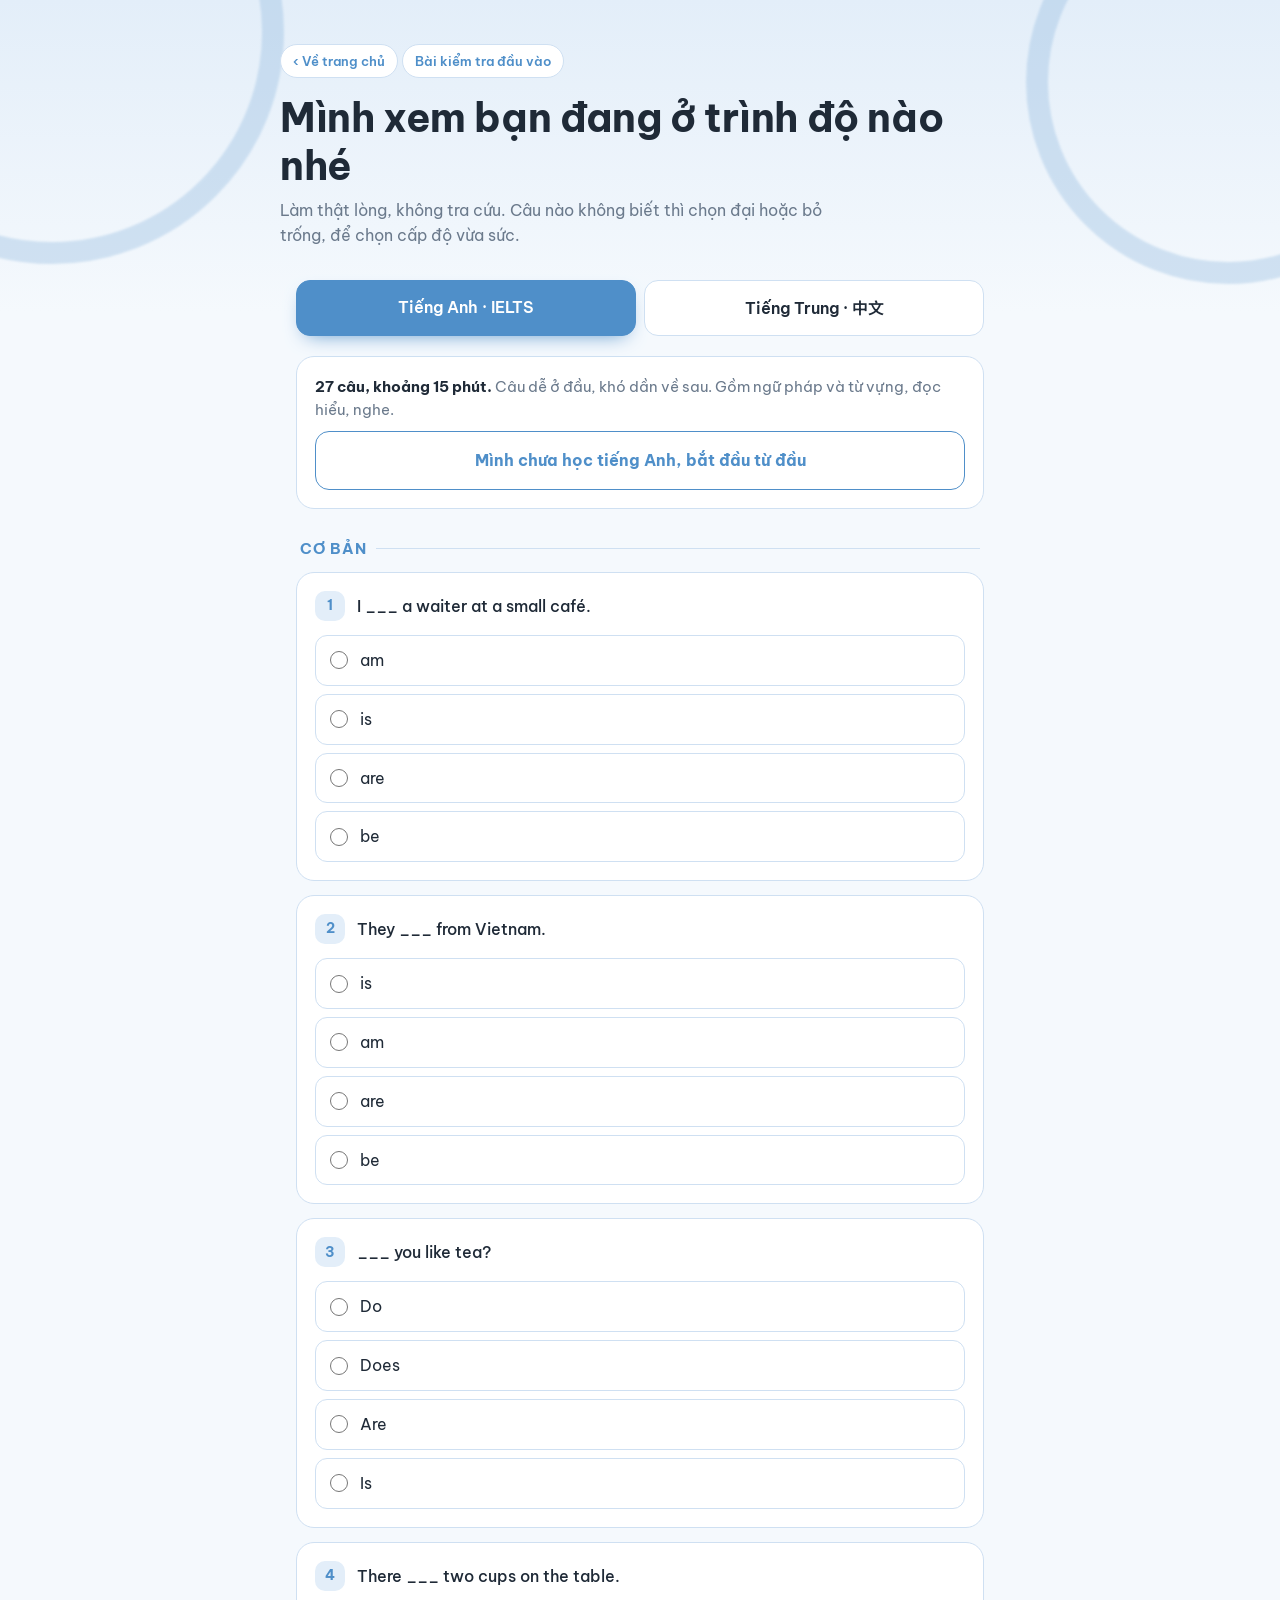
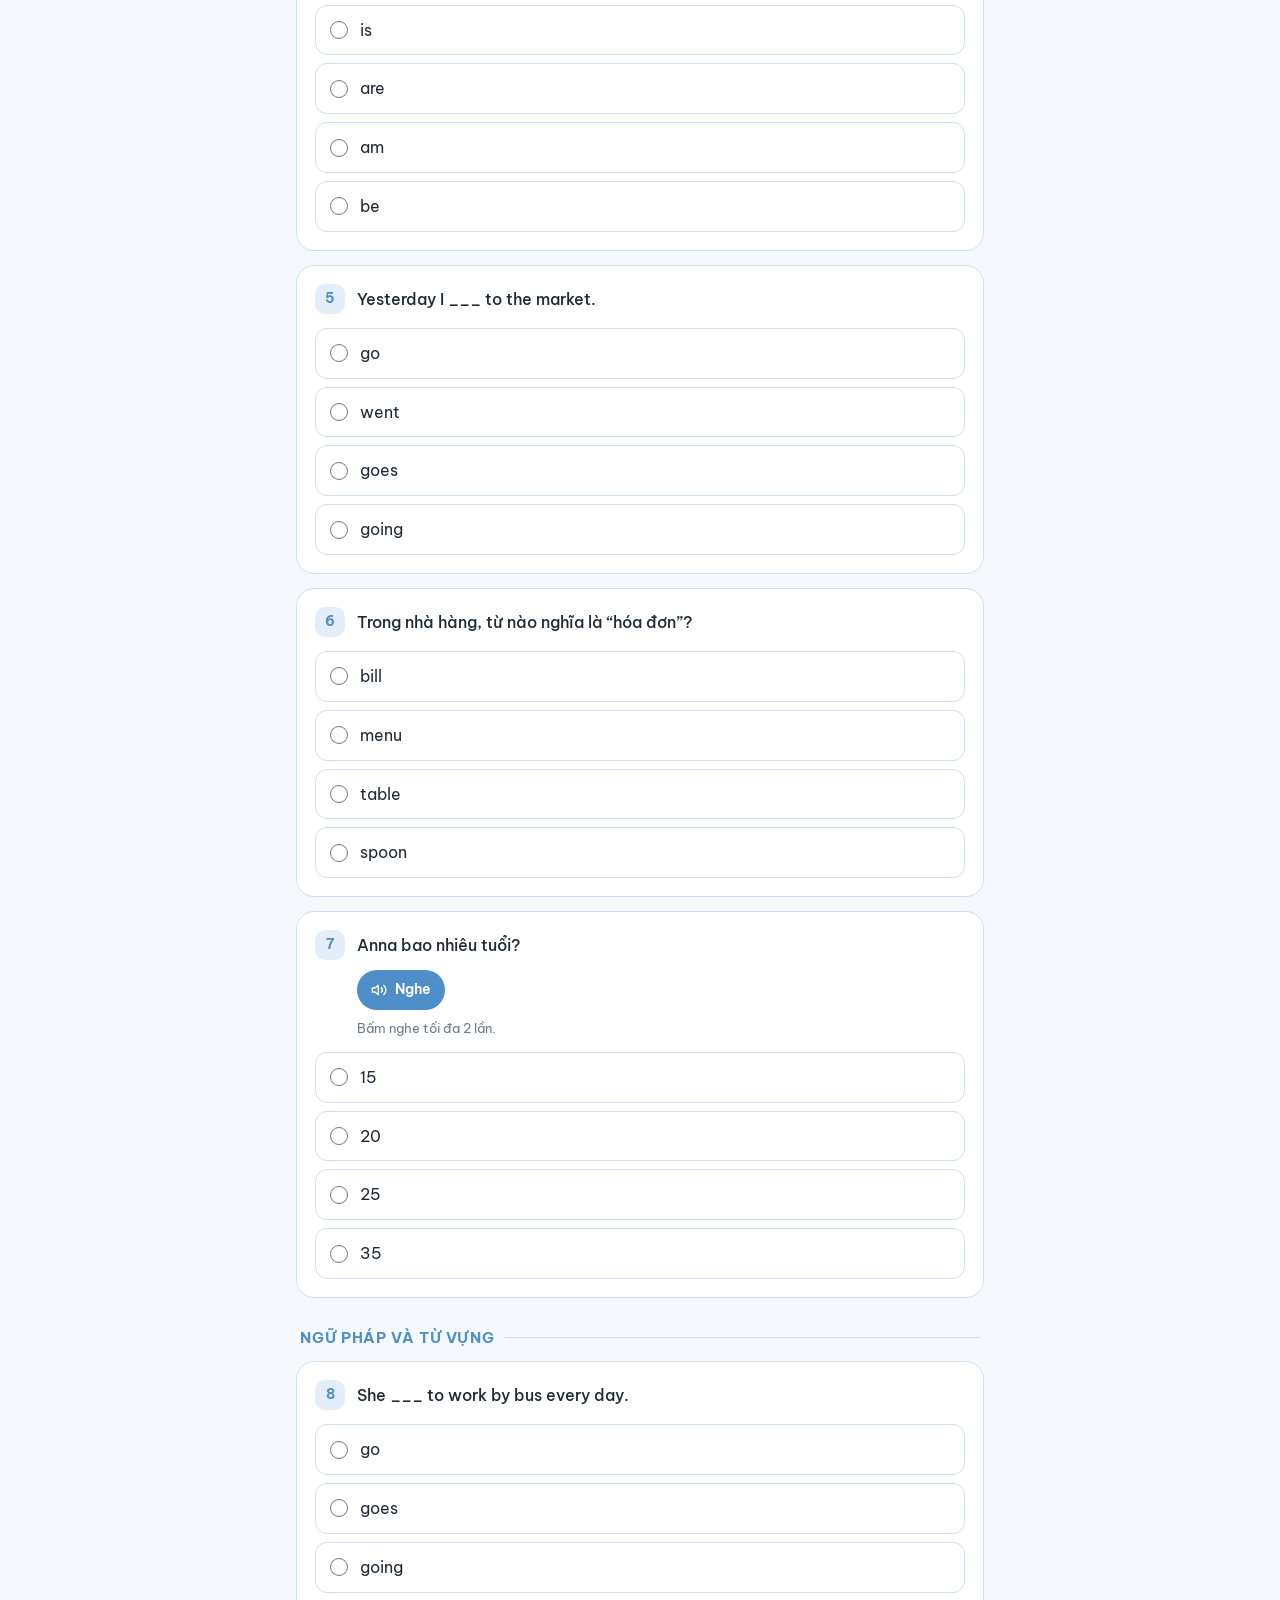
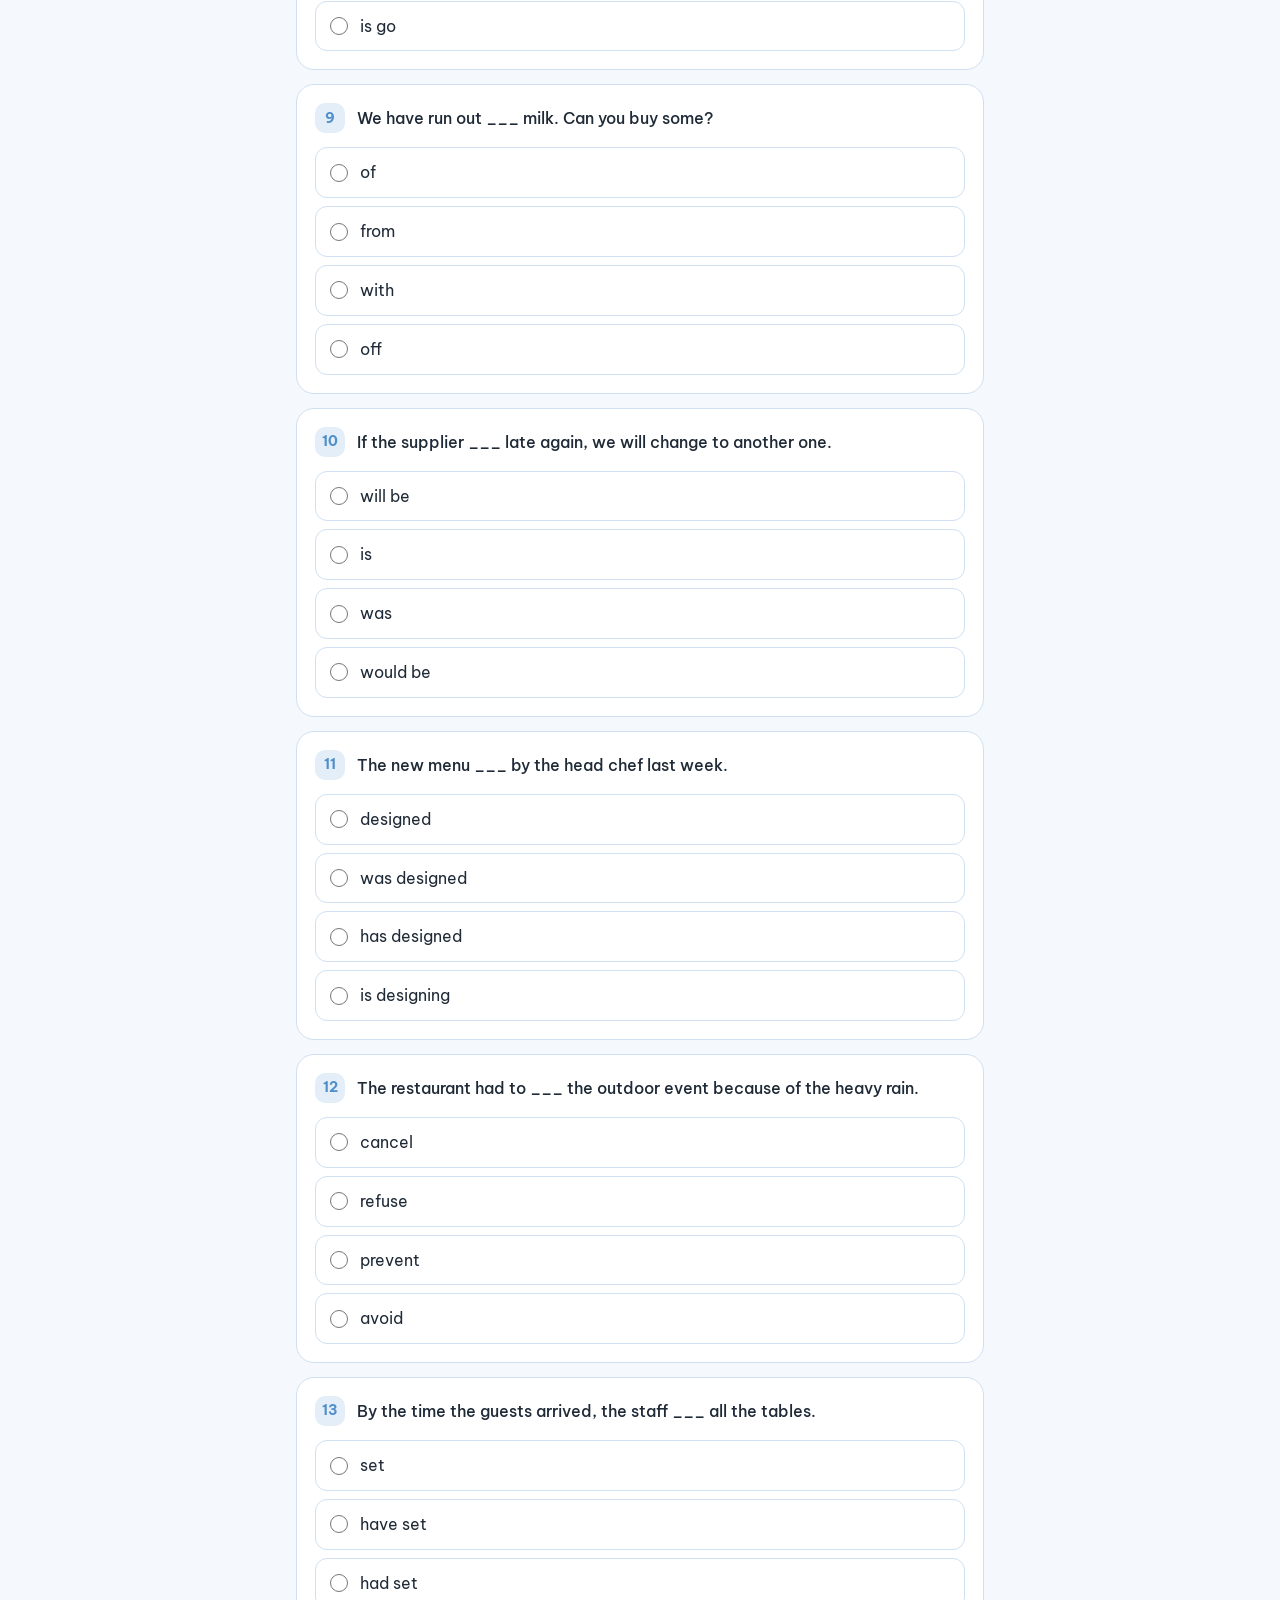
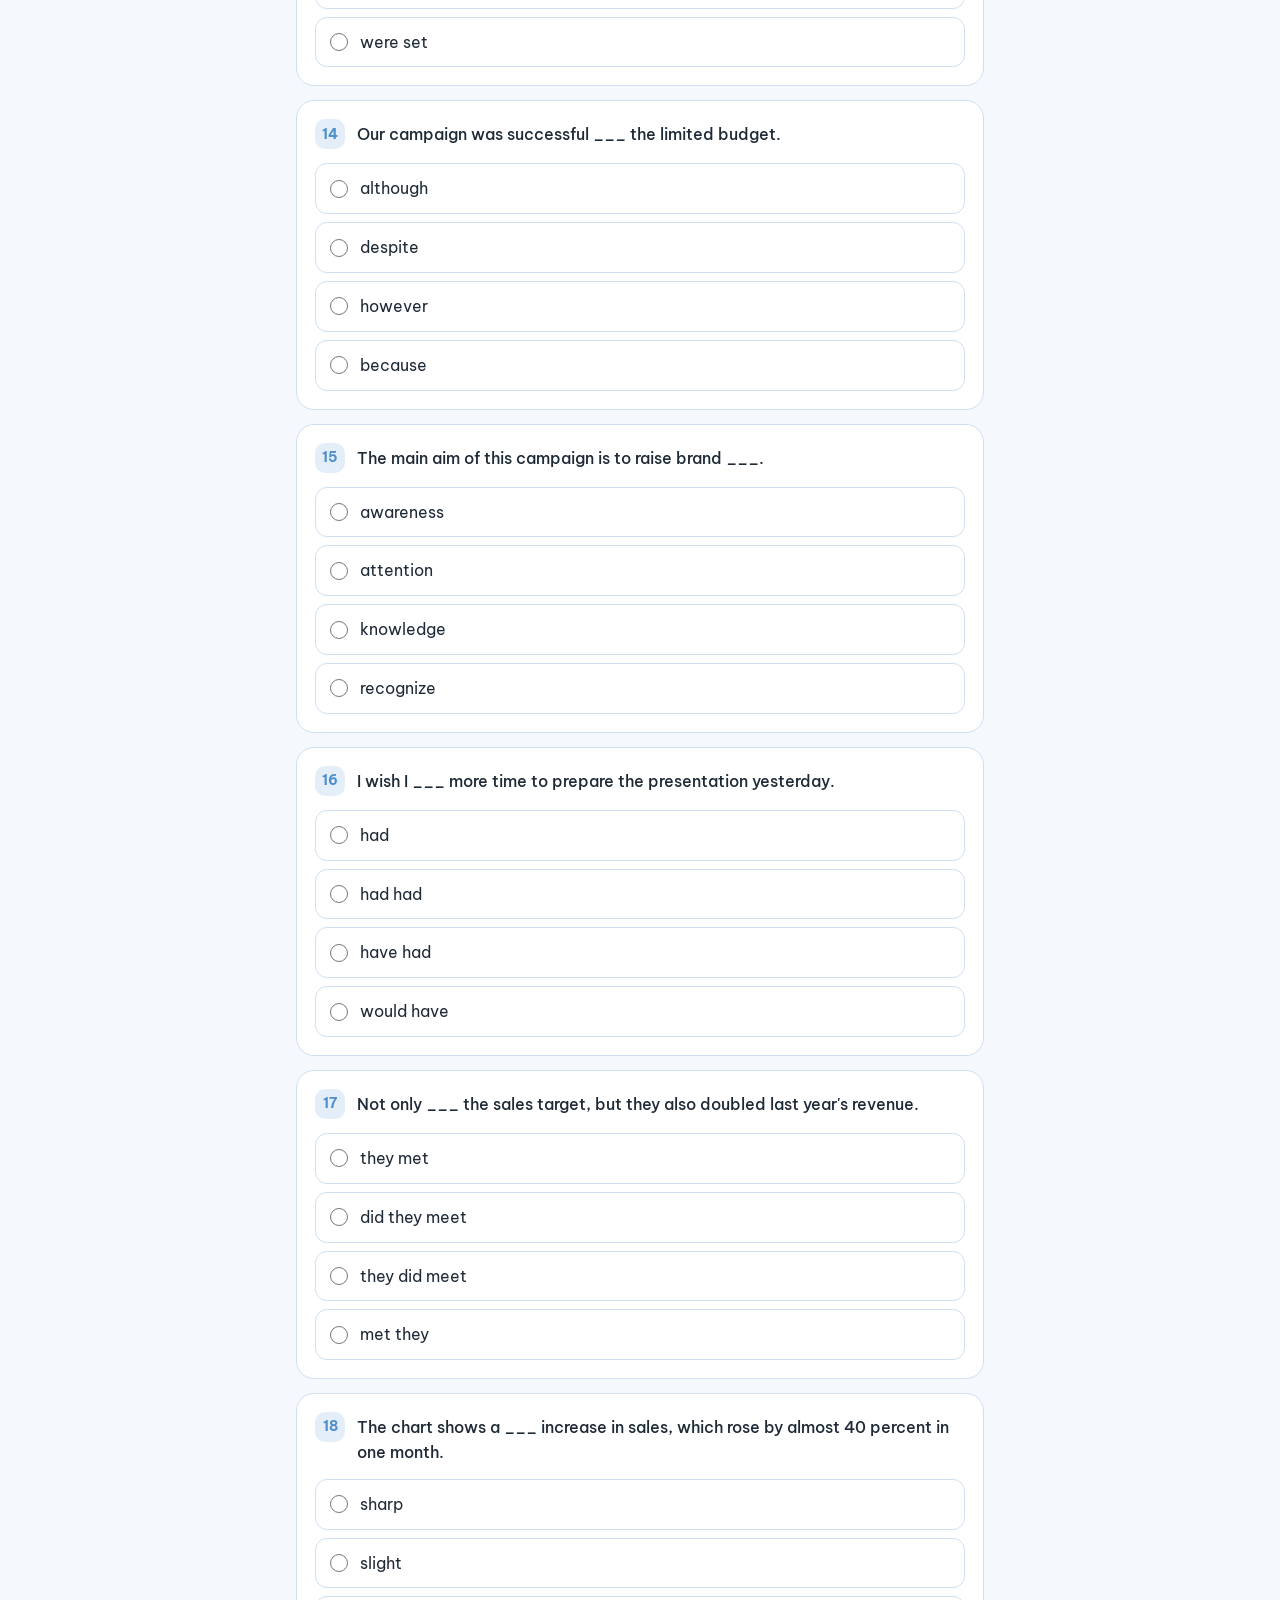
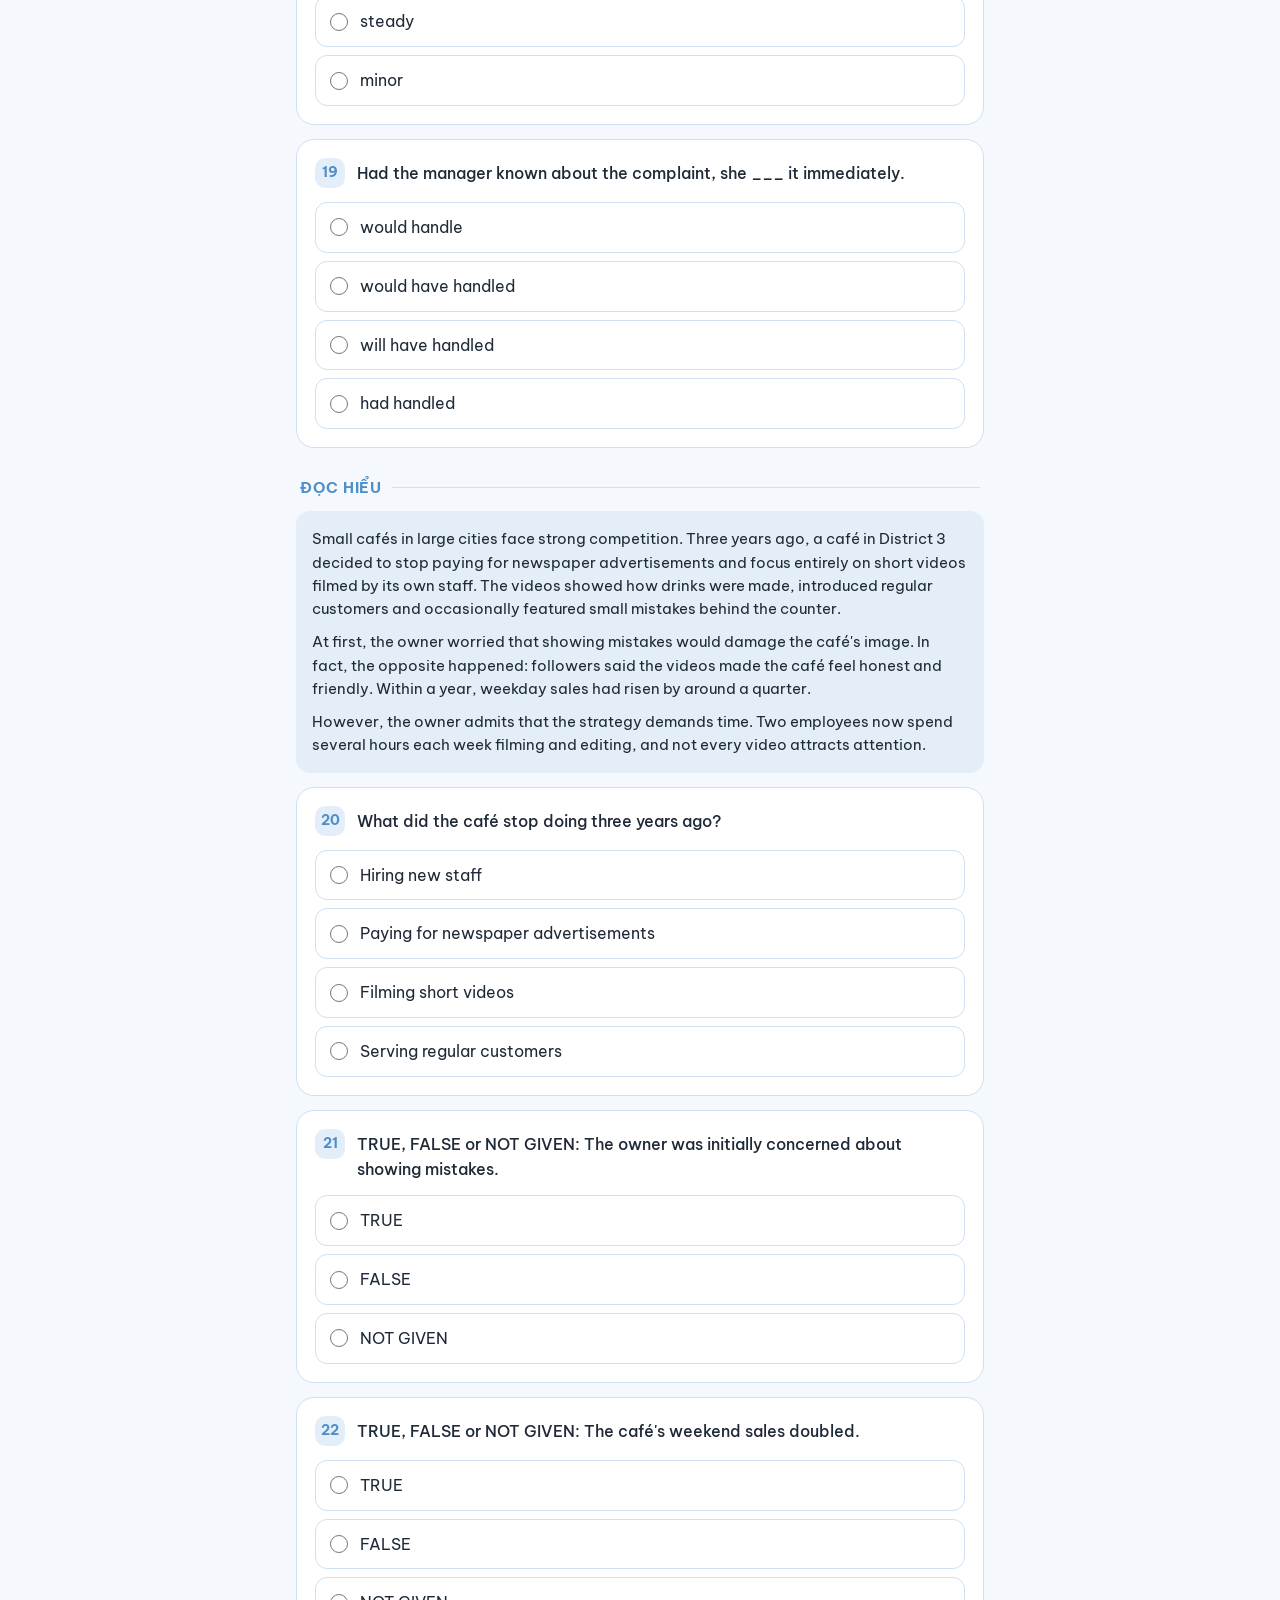
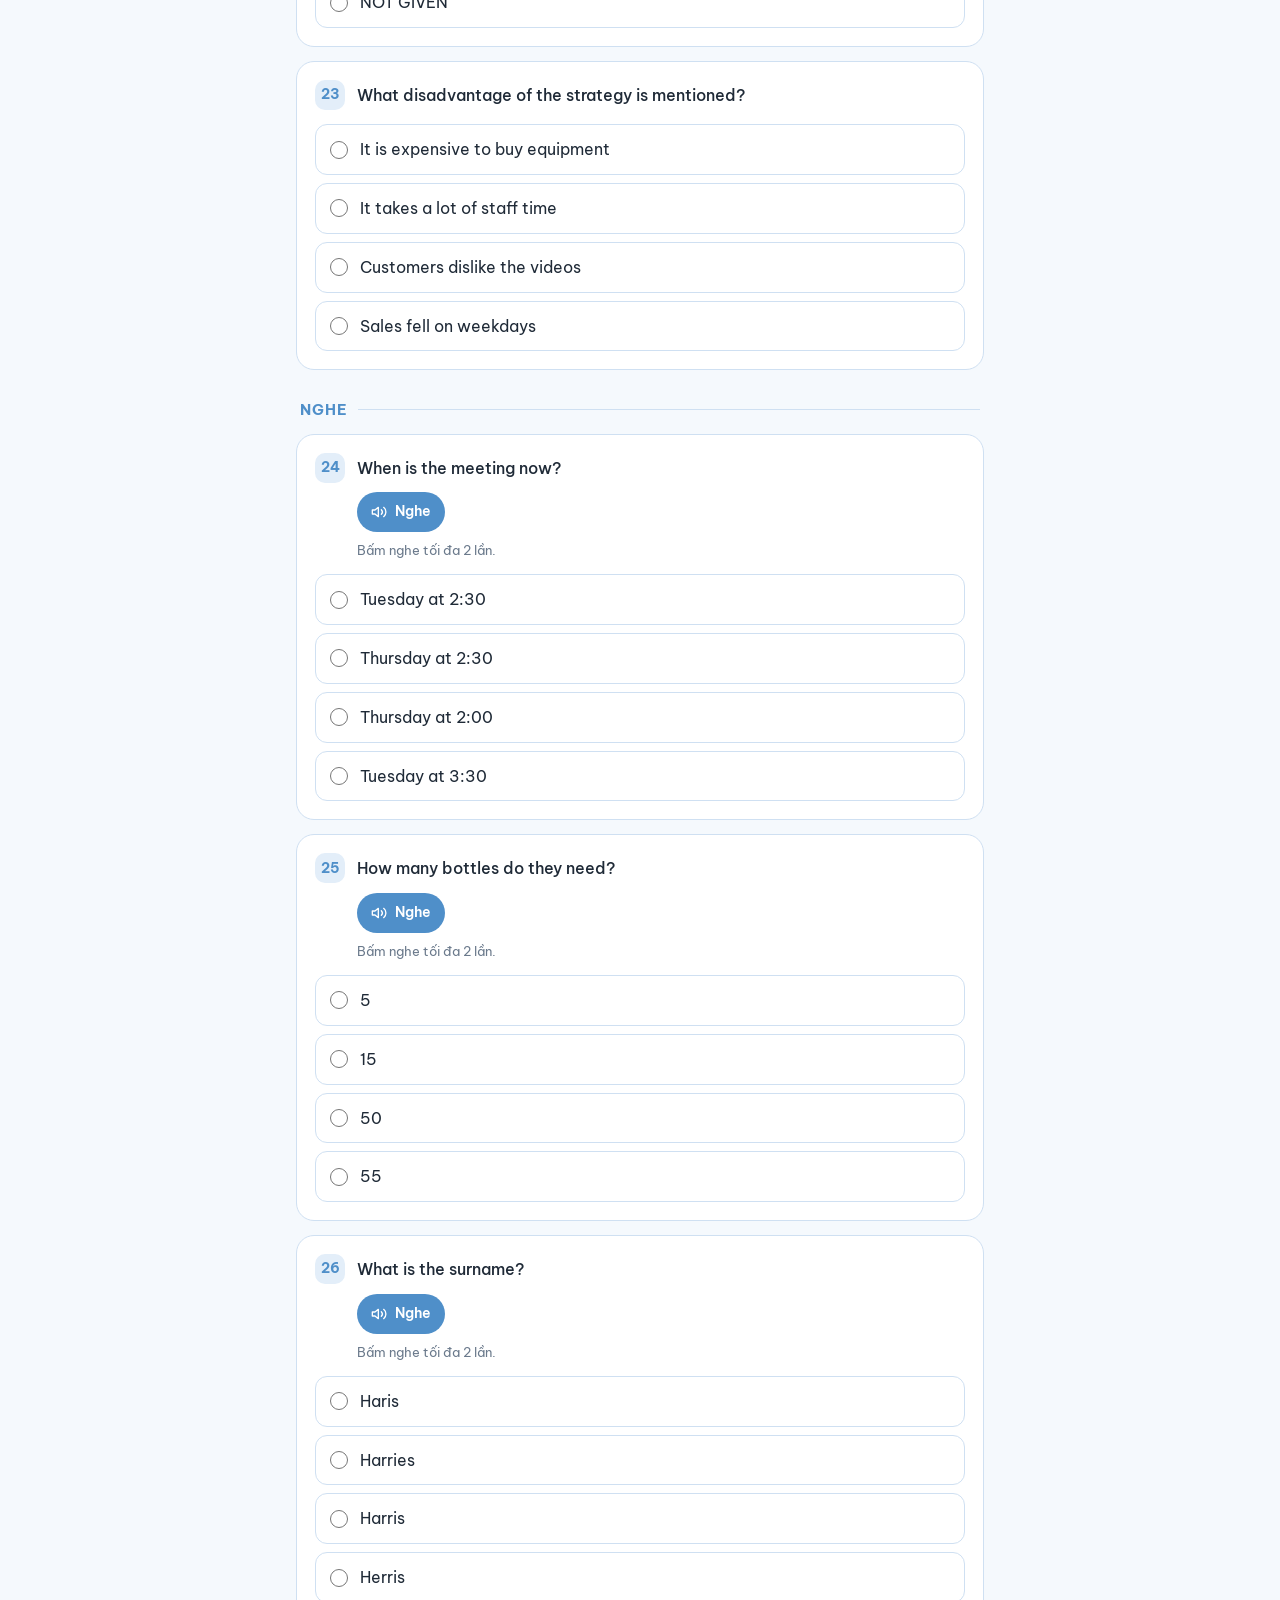
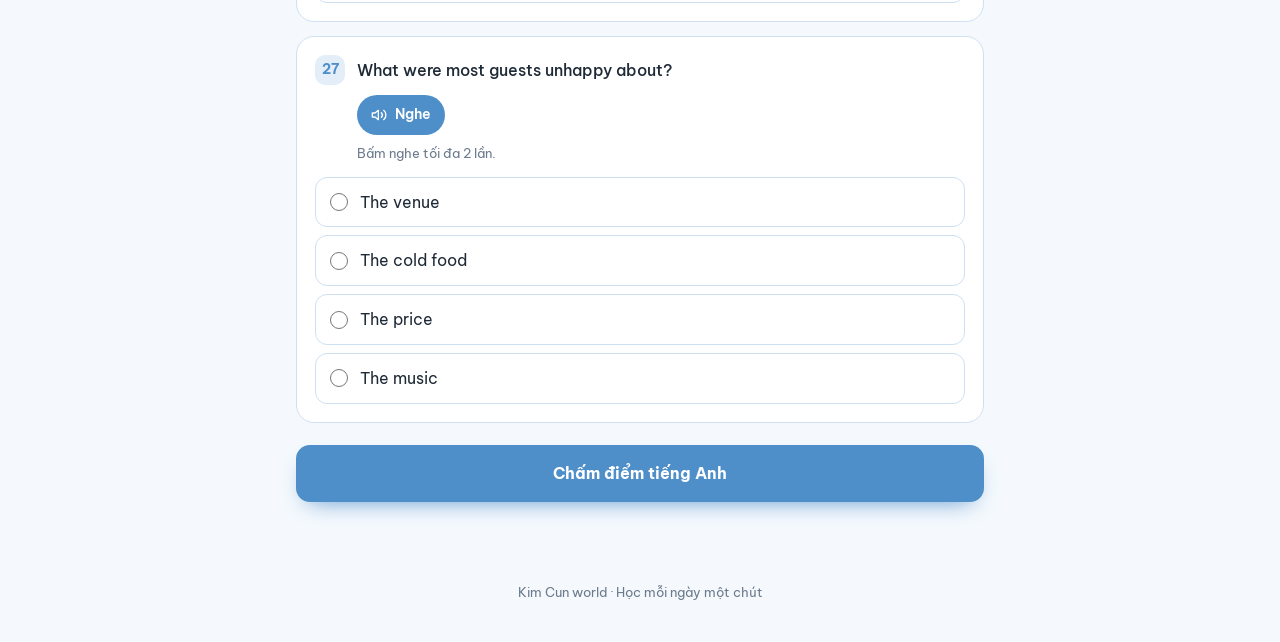
==== commit 05d437e6: "Add files via upload" ====
--- a/test.html
+++ b/test.html
@@ -79,7 +79,7 @@
 <body>
 <header class="hero">
   <div class="wrap">
-    <a class="badge" href="./" style="text-decoration:none">‹ Về trang chủ</a> <span class="badge">Bài kiểm tra đầu vào</span> <a class="badge" href="./#/profiles/new" style="text-decoration:none">Tạo hồ sơ ›</a>
+    <a class="badge" href="./" style="text-decoration:none">‹ Về trang chủ</a> <span class="badge">Bài kiểm tra đầu vào</span> 
     <h1>Mình xem bạn đang ở trình độ nào nhé</h1>
     <p class="lead">Làm thật lòng, không tra cứu. Câu nào không biết thì chọn đại hoặc bỏ trống, để chọn cấp độ vừa sức.</p>
   </div>
@@ -93,7 +93,8 @@
 <main>
   <!-- ENGLISH -->
   <section class="panel active" id="panel-en">
-    <div class="intro"><b>20 câu, khoảng 15 phút.</b> Gồm ngữ pháp và từ vựng, đọc hiểu, nghe. Phần Viết và Nói của IELTS sẽ được đánh giá riêng trong tuần đầu học.</div>
+    <div class="intro"><b>27 câu, khoảng 15 phút.</b> Câu dễ ở đầu, khó dần về sau. Gồm ngữ pháp và từ vựng, đọc hiểu, nghe.
+      <button class="submit ghost skip" id="en-skip">Mình chưa học tiếng Anh, bắt đầu từ đầu</button></div>
     <div id="en-qs"></div>
     <button class="submit" id="en-submit">Chấm điểm tiếng Anh</button>
     <div class="result" id="en-result"></div>
@@ -102,7 +103,7 @@
   <!-- CHINESE -->
   <section class="panel" id="panel-zh">
     <div class="intro"><b>13 câu, khoảng 10 phút.</b> Gồm nghĩa từ, pinyin, thanh điệu, câu giao tiếp, nghe và chữ Hán.
-      <button class="submit ghost skip" id="zh-skip">KC chưa học tiếng Trung, bắt đầu từ con số 0</button>
+      <button class="submit ghost skip" id="zh-skip">Mình chưa học tiếng Trung, bắt đầu từ con số 0</button>
     </div>
     <div id="zh-qs"></div>
     <button class="submit" id="zh-submit">Chấm điểm tiếng Trung</button>
@@ -115,6 +116,14 @@
 const SPEAKER='<svg viewBox="0 0 24 24" fill="none" stroke="currentColor" stroke-width="2" stroke-linecap="round" stroke-linejoin="round"><path d="M11 5 6 9H2v6h4l5 4V5z"/><path d="M15.5 8.5a5 5 0 0 1 0 7"/><path d="M19 5a9 9 0 0 1 0 14"/></svg>';
 
 const EN=[
+ {sec:"Cơ bản"},
+ {lv:"A1",q:"I ___ a waiter at a small café.",o:["am","is","are","be"],a:0},
+ {lv:"A1",q:"They ___ from Vietnam.",o:["is","am","are","be"],a:2},
+ {lv:"A1",q:"___ you like tea?",o:["Do","Does","Are","Is"],a:0},
+ {lv:"A1",q:"There ___ two cups on the table.",o:["is","are","am","be"],a:1},
+ {lv:"A1",q:"Yesterday I ___ to the market.",o:["go","went","goes","going"],a:1},
+ {lv:"A1",q:"Trong nhà hàng, từ nào nghĩa là “hóa đơn”?",o:["bill","menu","table","spoon"],a:0},
+ {lv:"A1",say:"Hello, my name is Anna. I am twenty-five years old.",q:"Anna bao nhiêu tuổi?",o:["15","20","25","35"],a:2},
  {sec:"Ngữ pháp và từ vựng"},
  {lv:"A2",q:"She ___ to work by bus every day.",o:["go","goes","going","is go"],a:1},
  {lv:"A2",q:"We have run out ___ milk. Can you buy some?",o:["of","from","with","off"],a:0},
@@ -222,32 +231,33 @@
   const r=grade(EN,"en"), s=r.filter(x=>x.ok).length;
   const byLv={};r.forEach(x=>{byLv[x.lv]=byLv[x.lv]||[0,0];byLv[x.lv][1]++;if(x.ok)byLv[x.lv][0]++;});
   let lvl,band;
-  if(s<=6){lvl="A2";band="khoảng 3.5 đến 4.5";}
-  else if(s<=11){lvl="B1";band="khoảng 4.5 đến 5.5";}
-  else if(s<=15){lvl="B2";band="khoảng 5.5 đến 6.5";}
-  else if(s<=18){lvl="B2+ / C1";band="khoảng 6.5 đến 7.0";}
+  if(s<=6){lvl="A1";band="dưới 3.5";}
+  else if(s<=10){lvl="A2";band="khoảng 3.5 đến 4.5";}
+  else if(s<=15){lvl="B1";band="khoảng 4.5 đến 5.5";}
+  else if(s<=20){lvl="B2";band="khoảng 5.5 đến 6.5";}
+  else if(s<=24){lvl="B2 đến C1";band="khoảng 6.5 đến 7.0";}
   else{lvl="C1";band="khoảng 7.0 trở lên";}
-  const lvn=s<=6?1:s<=11?2:s<=15?3:s<=18?4:5;try{const o=JSON.parse(localStorage.getItem("kc-world-testlv")||"{}");o.en=lvn;localStorage.setItem("kc-world-testlv",JSON.stringify(o));}catch(e){}
+  const lvn=s<=10?1:s<=15?2:s<=20?3:s<=24?4:5;saveLv("en",lvn);
   const el=document.getElementById("en-result");
-  el.innerHTML=`<h3>Kết quả tiếng Anh</h3><div class="score">${s}/20</div>
-   <p>Trình độ ước tính: <b>${lvl}</b>, tương đương IELTS Reading và Listening <b>${band}</b>.</p><p>Gợi ý cấp độ luyện tập: <b>Band ${["4.5","5.5","6.5","7.5","8.0"][lvn-1]}</b> (đã lưu, sẽ tự điền khi tạo hồ sơ).</p>
+  el.innerHTML=`<h3>Kết quả tiếng Anh</h3><div class="score">${s}/${r.length}</div>
+   <p>Trình độ ước tính: <b>${lvl}</b>, tương đương IELTS Reading và Listening <b>${band}</b>.</p><p>Gợi ý cấp độ luyện tập: <b>Band ${["4.5","5.5","6.5","7.5","8.0"][lvn-1]}</b> (đã lưu vào hồ sơ).</p>${goBtn("en")}
    <ul>${Object.entries(byLv).map(([k,v])=>`<li>Câu mức ${k}: đúng ${v[0]}/${v[1]}</li>`).join("")}</ul>
    <button class="submit ghost" id="en-copy">Sao chép kết quả gửi cho Claude</button>
    <p class="note">Đây là ước lượng nhanh, chưa có Viết và Nói. Đáp án đúng đã được tô xanh ở từng câu.</p>`;
   el.classList.add("show");
-  document.getElementById("en-copy").onclick=()=>copy(`Kết quả tiếng Anh: ${s}/20, trình độ ${lvl}, IELTS ước tính ${band}. Chi tiết: `+Object.entries(byLv).map(([k,v])=>`${k} ${v[0]}/${v[1]}`).join(", "));
+  document.getElementById("en-copy").onclick=()=>copy(`Kết quả tiếng Anh: ${s}/${r.length}, trình độ ${lvl}, IELTS ước tính ${band}. Chi tiết: `+Object.entries(byLv).map(([k,v])=>`${k} ${v[0]}/${v[1]}`).join(", "));
   el.scrollIntoView({behavior:"smooth"});
 };
 
 function zhResult(level,detail){
-  try{const o=JSON.parse(localStorage.getItem("kc-world-testlv")||"{}");o.zh=Math.min(5,level+1);localStorage.setItem("kc-world-testlv",JSON.stringify(o));}catch(e){}
+  saveLv("zh",Math.min(5,level+1));
   const el=document.getElementById("zh-result");
   const map={0:["Bắt đầu từ con số 0","Học pinyin, 4 thanh điệu, nét cơ bản của chữ Hán và câu chào hỏi."],
     1:["Mức HSK1","Đã có nền tảng, củng cố phát âm và học tiếp mẫu câu HSK2."],
     2:["Mức HSK2","Giao tiếp cơ bản ổn, học tiếp cấu trúc HSK3 và hội thoại công việc."],
     3:["Mức HSK3 trở lên","Có thể học hội thoại F&B và marketing dài hơn, kèm viết đoạn ngắn."]};
   el.innerHTML=`<h3>Kết quả tiếng Trung</h3><div class="score" style="font-size:30px">${map[level][0]}</div><p>${map[level][1]}</p>${detail}
-   <p>Gợi ý cấp độ luyện tập: <b>HSK${Math.min(5,level+1)}</b> (đã lưu, sẽ tự điền khi tạo hồ sơ).</p><button class="submit ghost" id="zh-copy">Sao chép kết quả gửi cho Claude</button>`;
+   <p>Gợi ý cấp độ luyện tập: <b>HSK${Math.min(5,level+1)}</b> (đã lưu vào hồ sơ).</p>${goBtn("zh")}<button class="submit ghost" id="zh-copy">Sao chép kết quả gửi cho Claude</button>`;
   el.classList.add("show");
   document.getElementById("zh-copy").onclick=()=>copy(`Kết quả tiếng Trung: ${map[level][0]}. `+el.dataset.raw);
   el.scrollIntoView({behavior:"smooth"});
@@ -262,12 +272,27 @@
   zhResult(level,`<ul><li>Câu mức HSK1: đúng ${h1}/${t(1)}</li><li>Câu mức HSK2: đúng ${h2}/${t(2)}</li><li>Câu mức HSK3: đúng ${h3}/${t(3)}</li></ul>`);
 };
 document.getElementById("zh-skip").onclick=()=>{
-  document.getElementById("zh-result").dataset.raw="KC chưa học tiếng Trung.";
+  document.getElementById("zh-result").dataset.raw="Chưa học tiếng Trung.";
   zhResult(0,"");
 };
 
+document.getElementById("en-skip").onclick=()=>{
+  saveLv("en",1);const el=document.getElementById("en-result");
+  el.innerHTML=`<h3>Bắt đầu từ đầu</h3><p>Lộ trình sẽ đi từ phát âm và ngữ pháp cơ bản, mỗi ngày 6 từ mới.</p>${goBtn("en")}`;
+  el.classList.add("show");el.scrollIntoView({behavior:"smooth"});
+};
+/* Ghi cấp độ vào hồ sơ đang học và đánh dấu đã làm bài kiểm tra */
+function saveLv(m,lv){
+  try{const o=JSON.parse(localStorage.getItem("kc-world-testlv")||"{}");o[m]=lv;localStorage.setItem("kc-world-testlv",JSON.stringify(o));}catch(e){}
+  try{const list=JSON.parse(localStorage.getItem("kc-world-profiles")||"[]"),cur=localStorage.getItem("kc-world-current")||"KC";
+    const p=list.find(x=>x.id===cur);if(p){p.lv=Object.assign({},p.lv,{[m]:lv});p.test=Object.assign({},p.test,{[m]:new Date().toISOString().slice(0,10)});localStorage.setItem("kc-world-profiles",JSON.stringify(list));}}catch(e){}
+}
+function goBtn(m){return `<a class="submit" href="./#/${m}" style="text-align:center;text-decoration:none">Vào học ${m==="en"?"tiếng Anh":"tiếng Trung"}</a>`;}
+/* Mở từ web: chỉ hiện môn được chọn */
+(function(){const m=new URLSearchParams(location.search).get("m");if(m==="en"||m==="zh"){document.querySelector(".tabs").style.display="none";document.querySelectorAll(".panel").forEach(p=>p.classList.toggle("active",p.id==="panel-"+m));}})();
+
 function copy(text){
-  const done=()=>alert("Đã sao chép. KC dán vào chat với Claude nhé.");
+  const done=()=>alert("Đã sao chép kết quả.");
   if(navigator.clipboard)navigator.clipboard.writeText(text).then(done,()=>prompt("Sao chép đoạn này:",text));
   else prompt("Sao chép đoạn này:",text);
 }
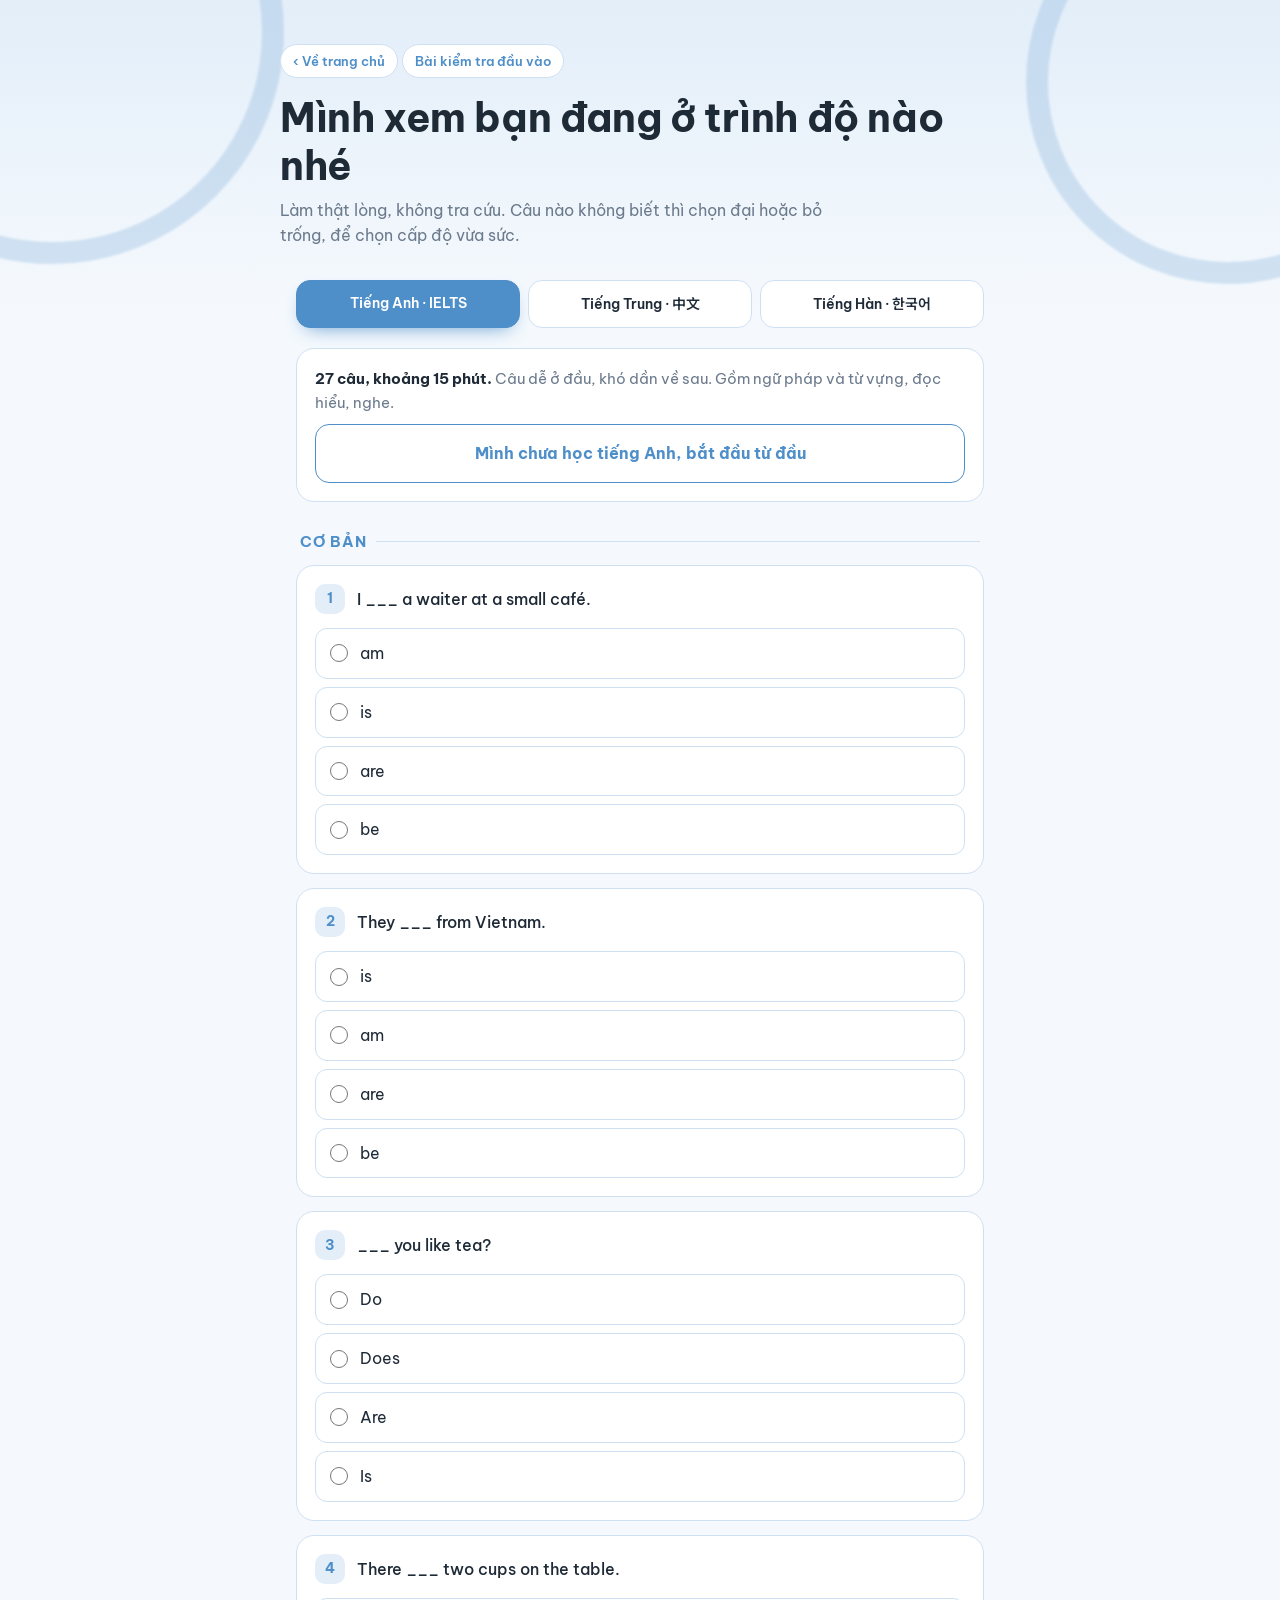
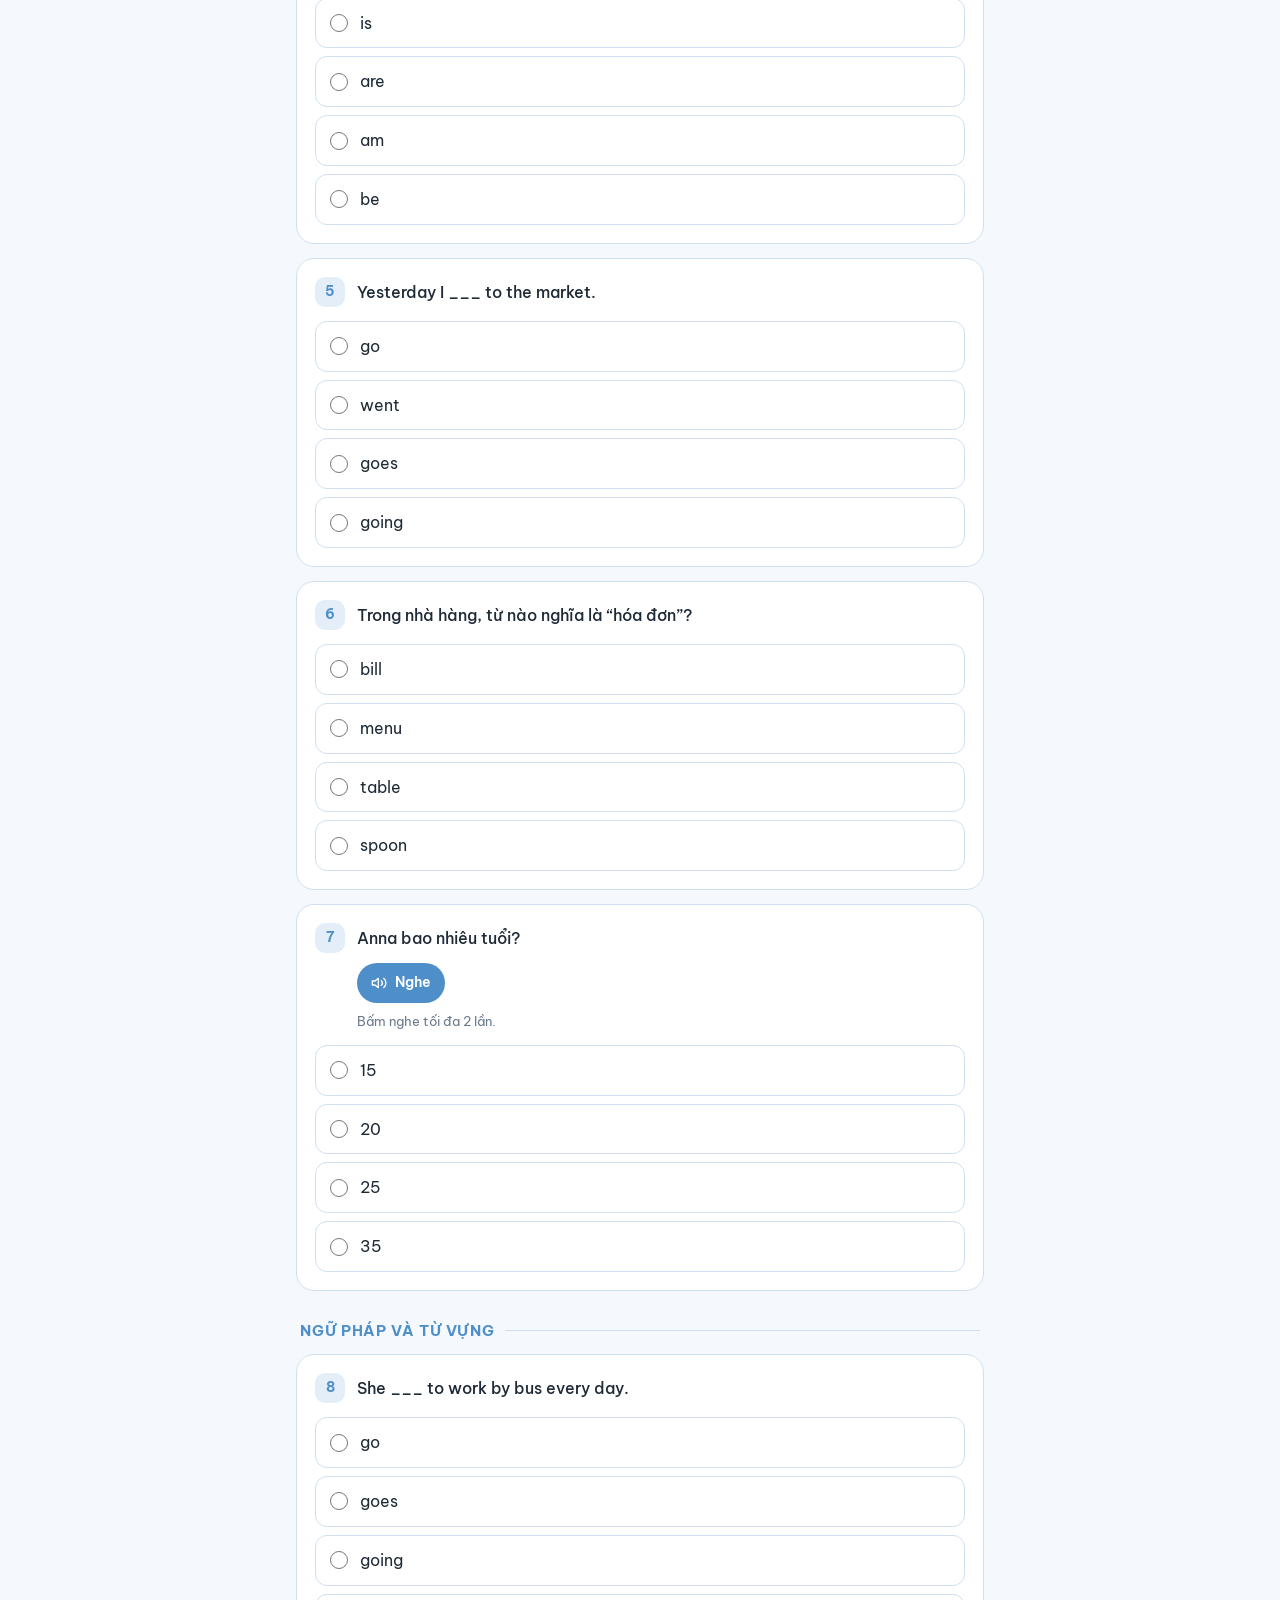
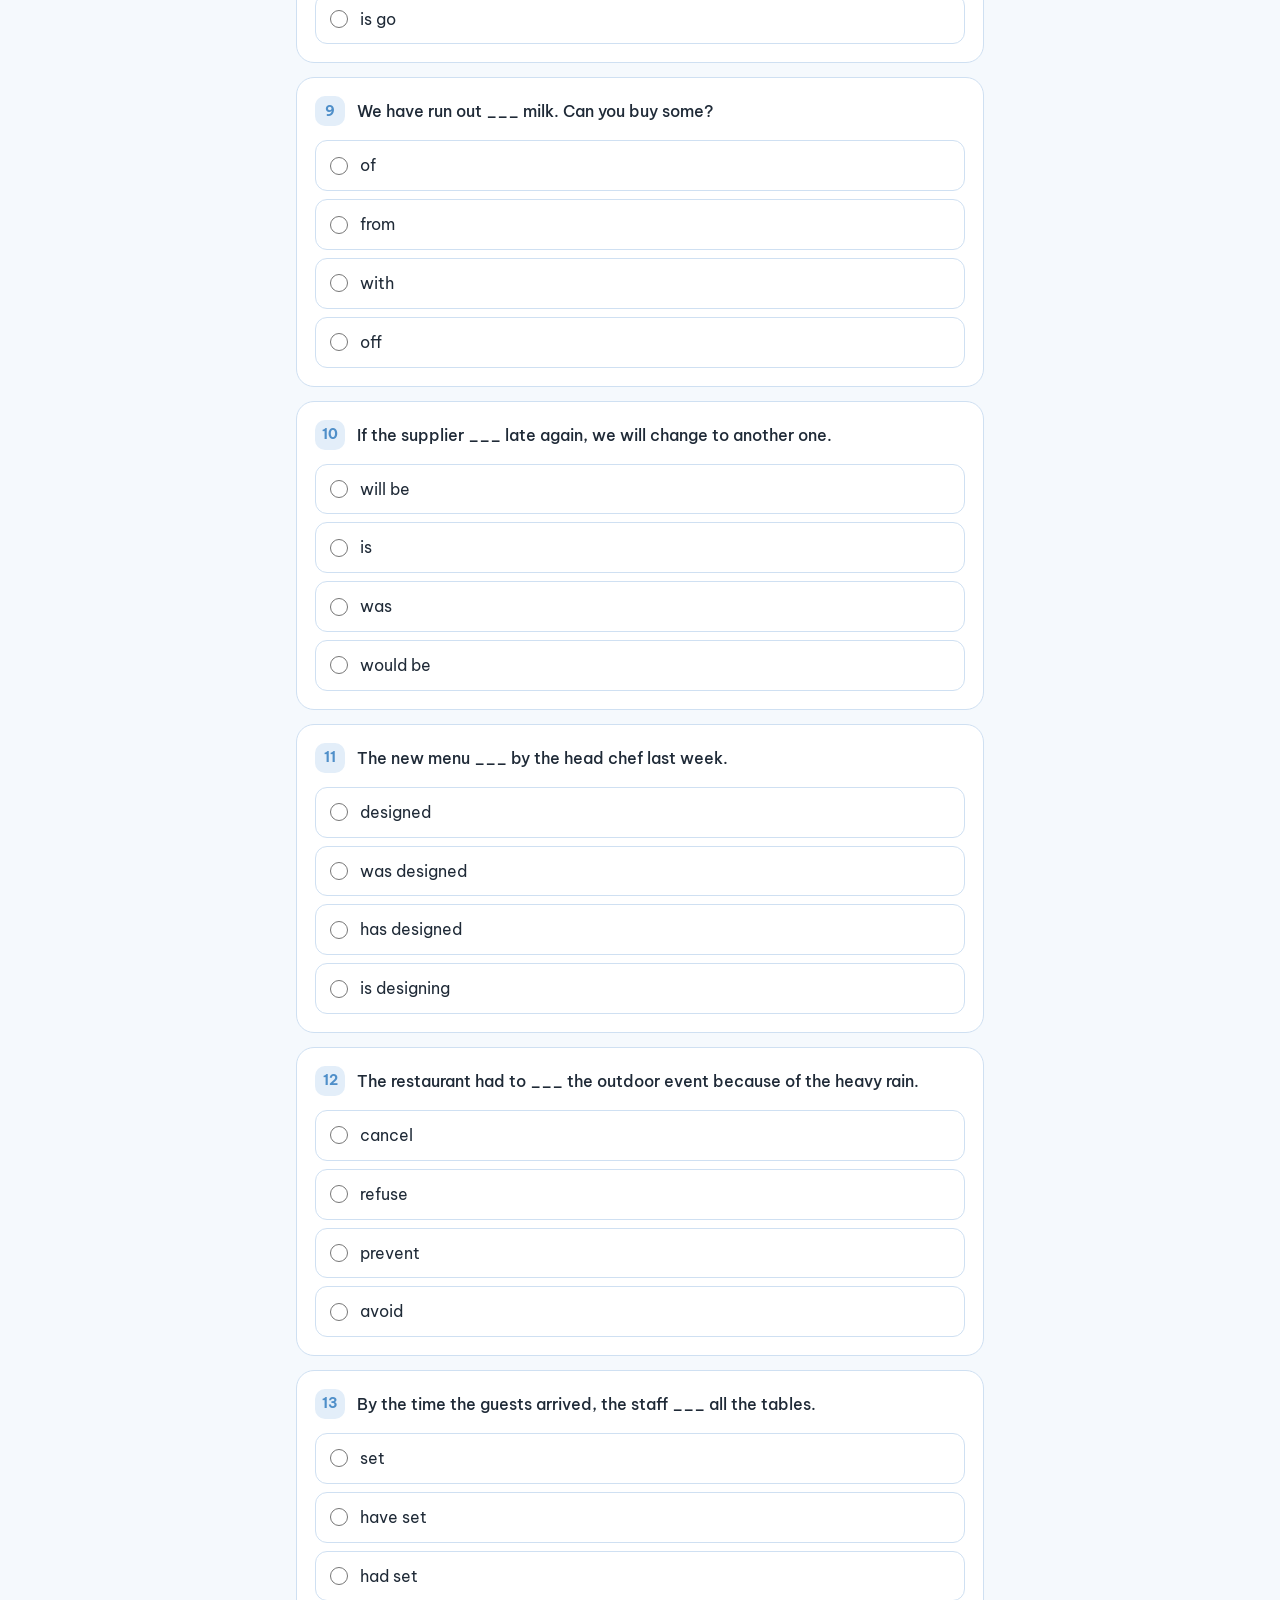
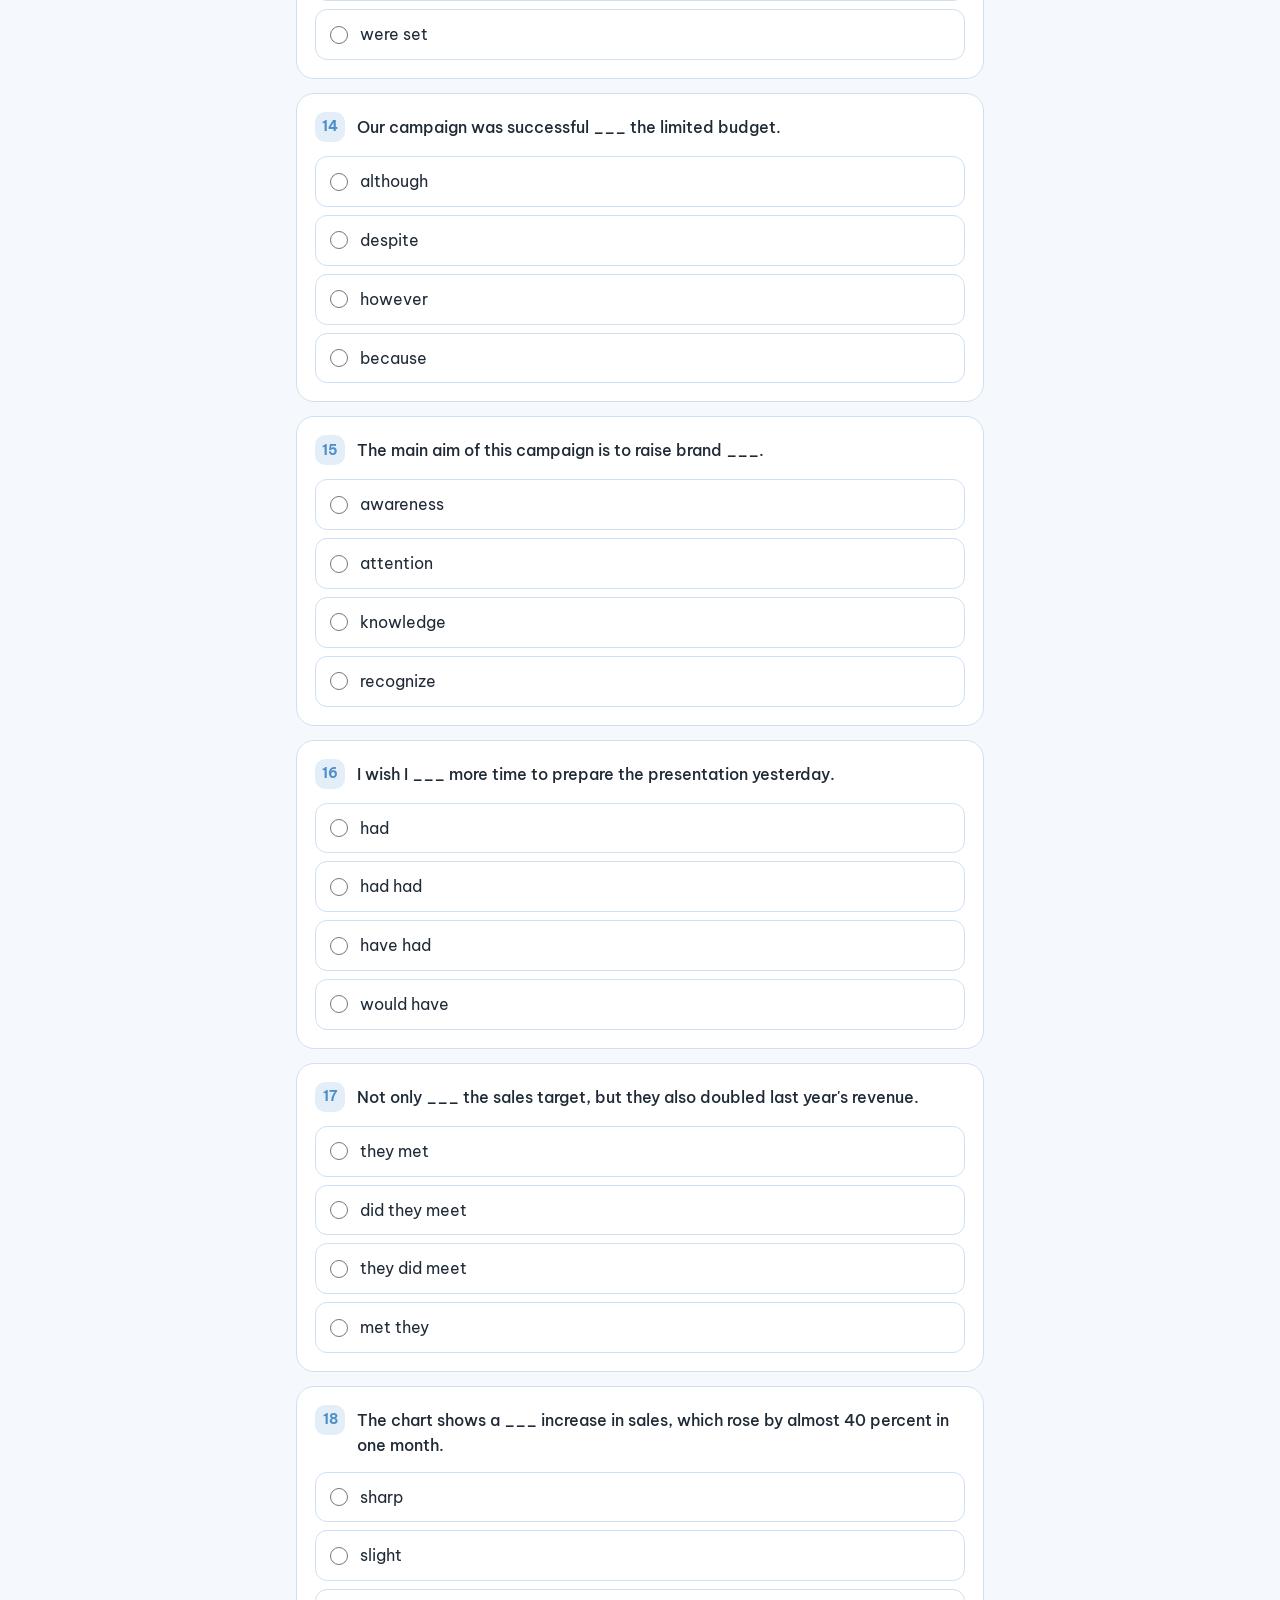
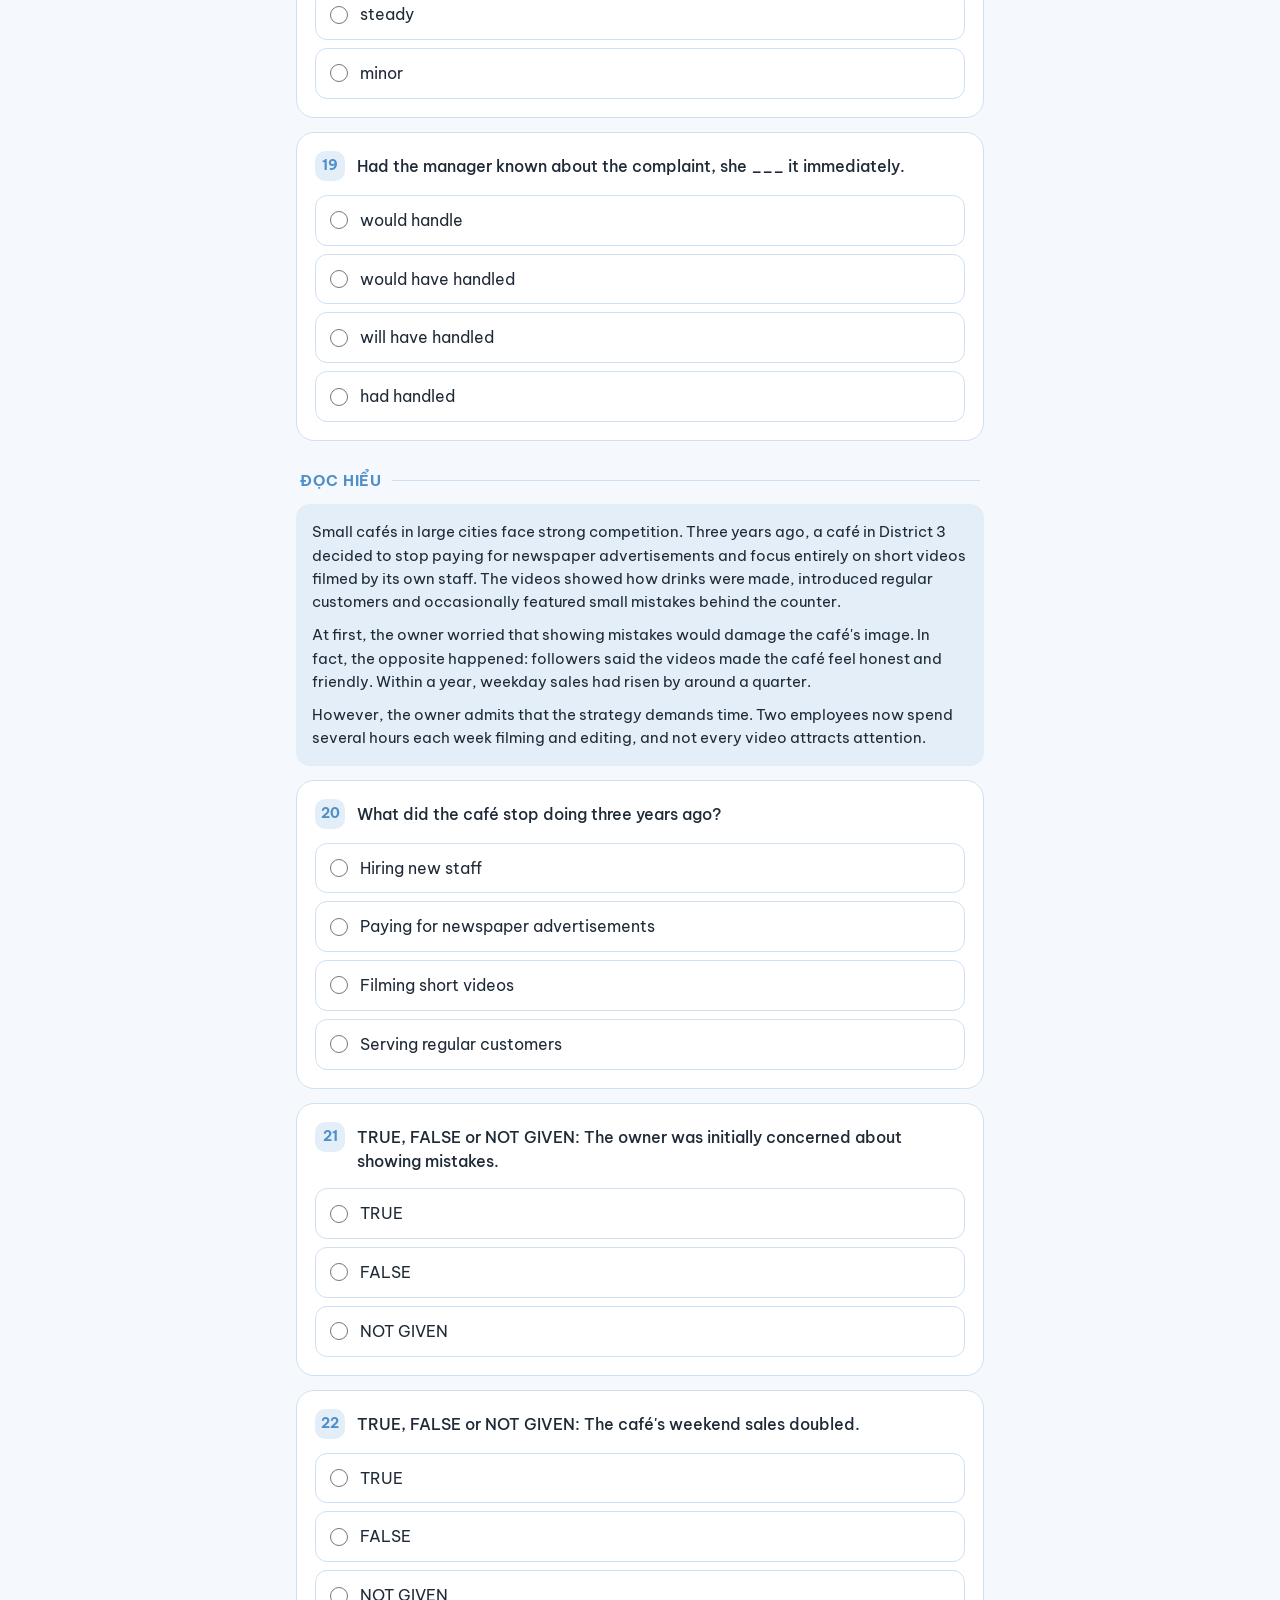
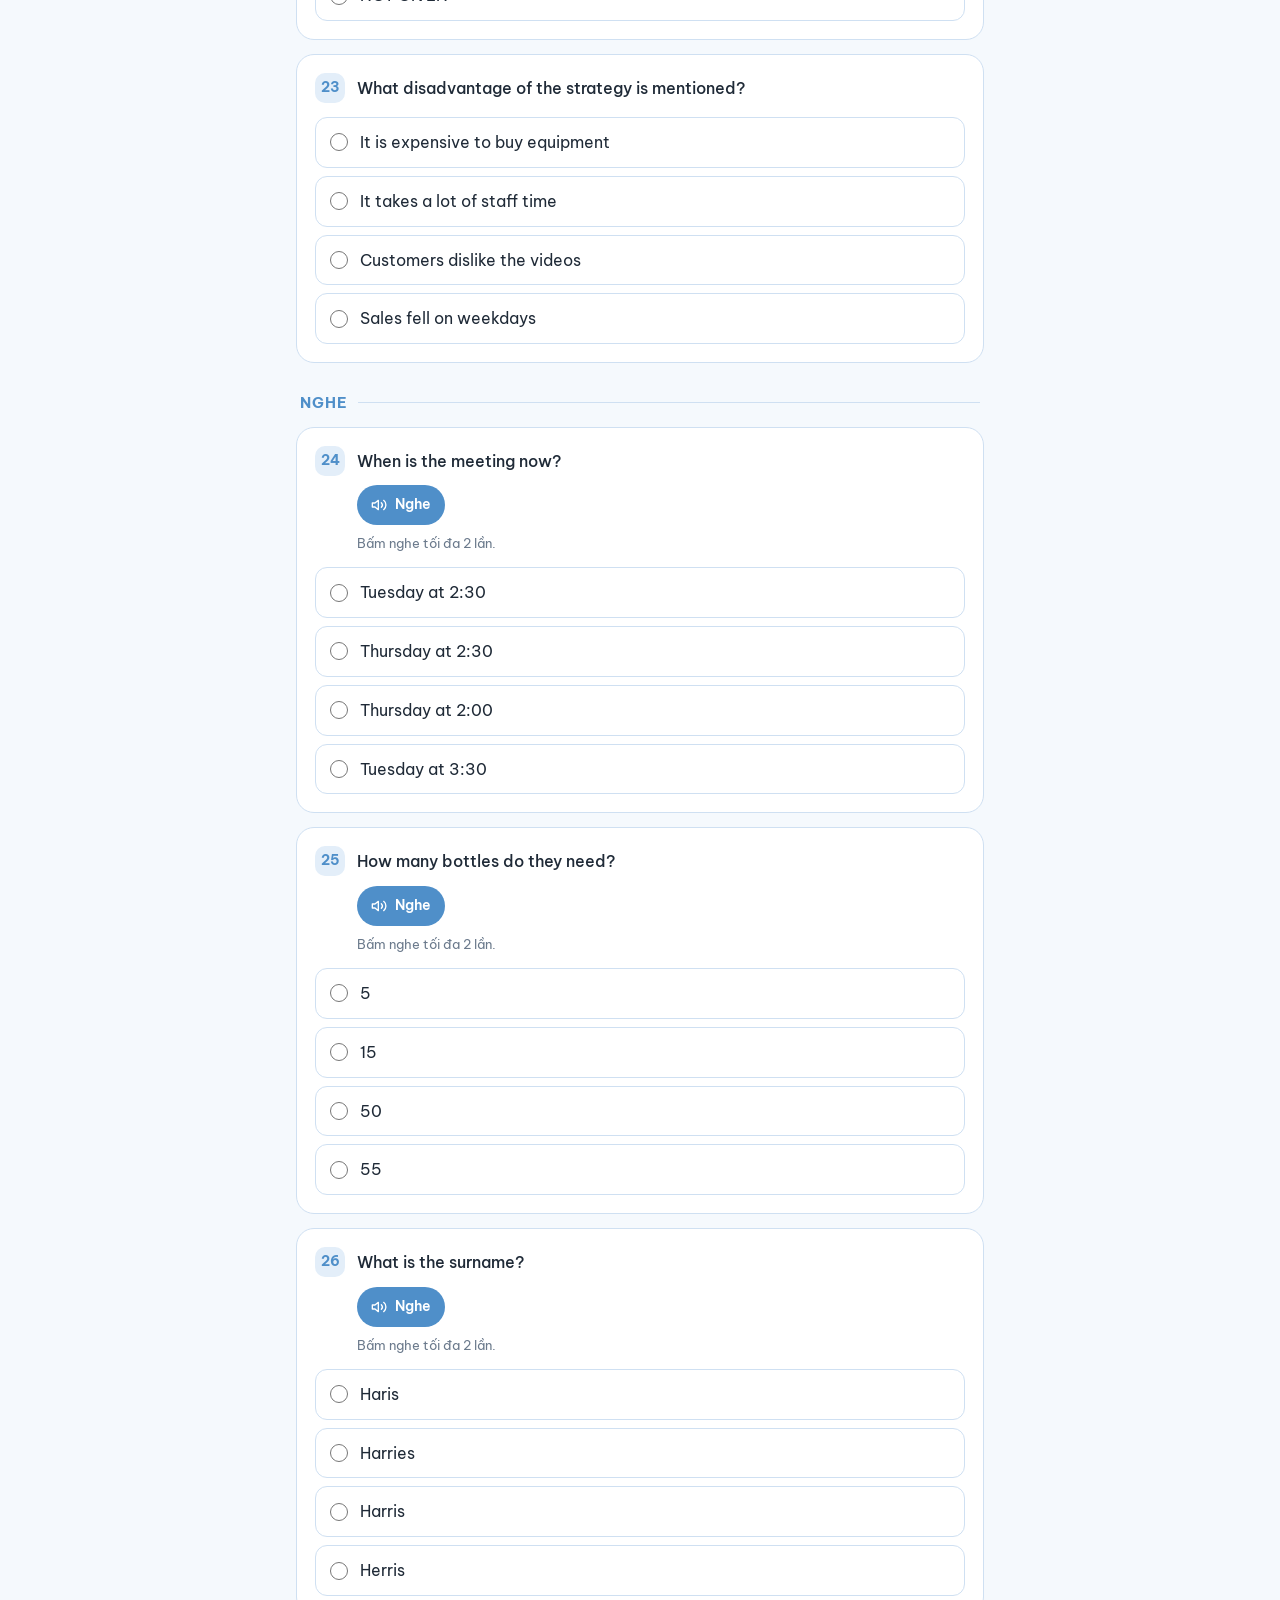
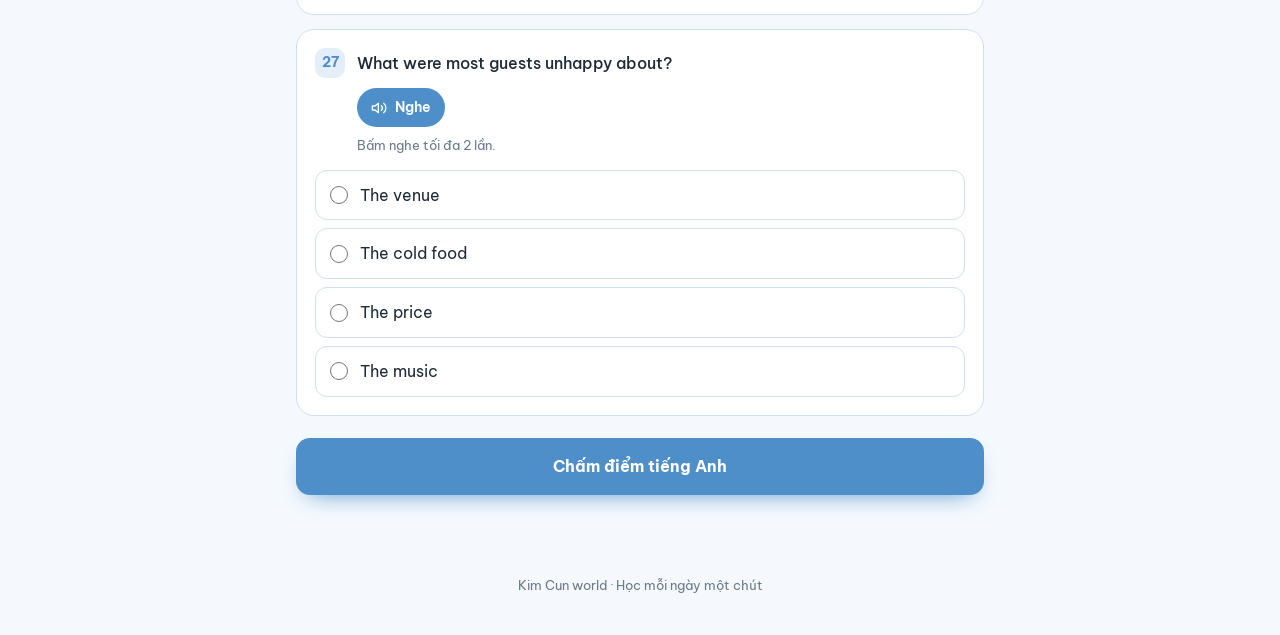
==== commit 707eedd3: "Add files via upload" ====
--- a/test.html
+++ b/test.html
@@ -5,7 +5,7 @@
 <meta name="viewport" content="width=device-width, initial-scale=1">
 <title>Kiểm tra đầu vào</title>
 <link rel="preconnect" href="https://fonts.googleapis.com">
-<link href="https://fonts.googleapis.com/css2?family=Be+Vietnam+Pro:wght@400;500;600;700&family=Noto+Sans+SC:wght@400;500;700&display=swap" rel="stylesheet">
+<link href="https://fonts.googleapis.com/css2?family=Be+Vietnam+Pro:wght@400;500;600;700&family=Noto+Sans+SC:wght@400;500;700&family=Noto+Sans+KR:wght@400;500;700&display=swap" rel="stylesheet">
 <style>
 :root{
   --bg:#f5f9fd; --surface:#ffffff; --ink:#1f2a37; --muted:#6b7a8c;
@@ -29,6 +29,8 @@
 html,body{margin:0}
 body{background:var(--bg);color:var(--ink);font-family:"Be Vietnam Pro",system-ui,sans-serif;line-height:1.55;-webkit-font-smoothing:antialiased}
 .zh{font-family:"Noto Sans SC","PingFang SC",sans-serif}
+.ko{font-family:"Noto Sans KR","Apple SD Gothic Neo","Malgun Gothic",sans-serif}
+.prompt .ko{font-size:1.3em}
 .hero{position:relative;overflow:hidden;padding:44px 16px 64px;background:linear-gradient(180deg,var(--blue-soft),var(--bg))}
 .hero::before,.hero::after{content:"";position:absolute;border-radius:999px;border:22px solid var(--blue);opacity:.35;filter:blur(1px)}
 .hero::before{width:420px;height:420px;left:-180px;top:-200px}
@@ -38,7 +40,7 @@
 h1{font-size:clamp(28px,6vw,40px);line-height:1.2;margin:16px 0 8px;letter-spacing:-.01em}
 .lead{color:var(--muted);margin:0;max-width:560px}
 .tabs{display:flex;gap:8px;margin:-32px auto 0;max-width:720px;padding:0 16px;position:relative;z-index:2}
-.tab{flex:1;border:1px solid var(--blue-line);background:var(--surface);color:var(--ink);font:inherit;font-weight:600;padding:14px 12px;border-radius:14px;cursor:pointer;transition:.2s}
+.tab{flex:1;border:1px solid var(--blue-line);background:var(--surface);color:var(--ink);font:inherit;font-weight:600;font-size:14px;padding:12px 8px;border-radius:14px;cursor:pointer;transition:.2s}
 .tab[aria-selected="true"]{background:var(--blue-strong);border-color:var(--blue-strong);color:#fff;box-shadow:0 8px 20px -10px var(--blue-strong)}
 main{max-width:720px;margin:0 auto;padding:20px 16px 80px}
 .panel{display:none}.panel.active{display:block}
@@ -88,6 +90,7 @@
 <div class="tabs" role="tablist">
   <button class="tab" role="tab" aria-selected="true" data-tab="en">Tiếng Anh · IELTS</button>
   <button class="tab" role="tab" aria-selected="false" data-tab="zh">Tiếng Trung · <span class="zh">中文</span></button>
+  <button class="tab" role="tab" aria-selected="false" data-tab="ko">Tiếng Hàn · <span class="ko">한국어</span></button>
 </div>
 
 <main>
@@ -108,6 +111,15 @@
     <div id="zh-qs"></div>
     <button class="submit" id="zh-submit">Chấm điểm tiếng Trung</button>
     <div class="result" id="zh-result"></div>
+  </section>
+  <!-- KOREAN -->
+  <section class="panel" id="panel-ko">
+    <div class="intro"><b>12 câu, khoảng 8 phút.</b> Gồm chữ Hangul, nghe, nghĩa từ và câu giao tiếp cơ bản.
+      <button class="submit ghost skip" id="ko-skip">Mình chưa học tiếng Hàn, bắt đầu từ bảng chữ cái</button>
+    </div>
+    <div id="ko-qs"></div>
+    <button class="submit" id="ko-submit">Chấm điểm tiếng Hàn</button>
+    <div class="result" id="ko-result"></div>
   </section>
 </main>
 <footer>Kim Cun world · Học mỗi ngày một chút</footer>
@@ -171,6 +183,24 @@
  {lv:3,q:'Điền vào chỗ trống: <span class="zh">这家店的咖啡___好喝___便宜。</span> (vừa ngon vừa rẻ)',o:['<span class="zh">又…又…</span>','<span class="zh">因为…所以…</span>','<span class="zh">如果…就…</span>','<span class="zh">不但…而且没…</span>'],a:0}
 ];
 
+const ks=t=>`<span class="ko">${t}</span>`;
+const KO=[
+ {sec:"Chữ Hangul"},
+ {lv:1,q:`${ks("아")} đọc là:`,o:["a","ơ","ô","u"],a:0},
+ {lv:1,q:`${ks("ㄱ + ㅗ")} ghép thành:`,o:[ks("고"),ks("거"),ks("구"),ks("가")],a:0},
+ {lv:1,say:"우유",q:"Nghe và chọn từ đúng",o:[ks("우유"),ks("여우"),ks("오이"),ks("이유")],a:0},
+ {lv:1,say:"까",q:"Nghe và chọn âm đúng",o:[ks("까"),ks("가"),ks("카")],a:0},
+ {lv:1,q:`${ks("밥")} đọc là:`,o:["bap","bam","pab","bak"],a:0},
+ {sec:"Từ vựng và câu cơ bản"},
+ {lv:2,q:`${ks("안녕하세요")} nghĩa là gì?`,o:["Xin chào","Cảm ơn","Tạm biệt","Xin lỗi"],a:0},
+ {lv:2,q:`${ks("학생")} nghĩa là gì?`,o:["Học sinh","Trường học","Giáo viên","Bạn bè"],a:0},
+ {lv:2,q:`Điền vào chỗ trống: 저___ 베트남 사람입니다. (Tôi là người Việt Nam)`,o:[ks("는"),ks("을"),ks("에"),ks("가")],a:0},
+ {lv:2,say:"감사합니다",q:"Người nói muốn nói gì?",o:["Cảm ơn","Xin chào","Xin lỗi","Tạm biệt"],a:0},
+ {sec:"Nâng cao"},
+ {lv:3,q:`${ks("어제 친구를 만났어요.")} nghĩa là gì?`,o:["Hôm qua tôi đã gặp bạn","Ngày mai tôi gặp bạn","Tôi đang gặp bạn","Bạn tôi đã đi"],a:0},
+ {lv:3,q:`Chọn câu đúng cho “Cho tôi 2 ly cà phê”:`,o:[ks("커피 두 잔 주세요."),ks("커피 둘 잔 주세요."),ks("커피 이 잔 주세요."),ks("두 커피 잔 주세요.")],a:0},
+ {lv:3,q:`${ks("비가 와서 집에 있었어요.")} nghĩa là gì?`,o:["Vì trời mưa nên tôi đã ở nhà","Trời mưa nhưng tôi đã ra ngoài","Nếu trời mưa tôi sẽ ở nhà","Tôi thích ở nhà khi trời mưa"],a:0}
+];
 function speak(text,lang){
   if(!("speechSynthesis" in window)){alert("Thiết bị này chưa hỗ trợ đọc to.");return;}
   speechSynthesis.cancel();
@@ -198,6 +228,7 @@
 }
 render(EN,document.getElementById("en-qs"),"en","en-GB");
 render(ZH,document.getElementById("zh-qs"),"zh","zh-CN");
+render(KO,document.getElementById("ko-qs"),"ko","ko-KR");
 
 document.addEventListener("change",e=>{
   if(e.target.type!=="radio")return;
@@ -287,9 +318,22 @@
   try{const list=JSON.parse(localStorage.getItem("kc-world-profiles")||"[]"),cur=localStorage.getItem("kc-world-current")||"KC";
     const p=list.find(x=>x.id===cur);if(p){p.lv=Object.assign({},p.lv,{[m]:lv});p.test=Object.assign({},p.test,{[m]:new Date().toISOString().slice(0,10)});localStorage.setItem("kc-world-profiles",JSON.stringify(list));}}catch(e){}
 }
-function goBtn(m){return `<a class="submit" href="./#/${m}" style="text-align:center;text-decoration:none">Vào học ${m==="en"?"tiếng Anh":"tiếng Trung"}</a>`;}
+function goBtn(m){return `<a class="submit" href="./#/${m}" style="text-align:center;text-decoration:none">Vào học ${({en:"tiếng Anh",zh:"tiếng Trung",ko:"tiếng Hàn"})[m]}</a>`;}
+function koResult(level,detail){
+  saveLv("ko",level);
+  const map={1:["Sơ cấp 1","Bắt đầu từ bảng chữ Hangul, phát âm và câu chào hỏi."],2:["Sơ cấp 2","Đã đọc được Hangul và câu cơ bản, học tiếp ngữ pháp sơ cấp."],3:["Trung cấp 1","Nắm khá chắc sơ cấp, học tiếp hội thoại dài và ngữ pháp trung cấp."]};
+  const el=document.getElementById("ko-result");
+  el.innerHTML=`<h3>Kết quả tiếng Hàn</h3><div class="score" style="font-size:30px">${map[level][0]}</div><p>${map[level][1]}</p>${detail}<p>Cấp độ đã lưu vào hồ sơ.</p>${goBtn("ko")}`;
+  el.classList.add("show");el.scrollIntoView({behavior:"smooth"});
+}
+document.getElementById("ko-submit").onclick=()=>{
+  const r=grade(KO,"ko"),c=l=>r.filter(x=>x.lv===l&&x.ok).length,t=l=>r.filter(x=>x.lv===l).length;
+  const h1=c(1),h2=c(2),h3=c(3);let level=1;if(h1>=4&&h2>=3){level=2;if(h3>=2)level=3;}
+  koResult(level,`<ul><li>Chữ Hangul: đúng ${h1}/${t(1)}</li><li>Từ vựng và câu cơ bản: đúng ${h2}/${t(2)}</li><li>Nâng cao: đúng ${h3}/${t(3)}</li></ul>`);
+};
+document.getElementById("ko-skip").onclick=()=>koResult(1,"");
 /* Mở từ web: chỉ hiện môn được chọn */
-(function(){const m=new URLSearchParams(location.search).get("m");if(m==="en"||m==="zh"){document.querySelector(".tabs").style.display="none";document.querySelectorAll(".panel").forEach(p=>p.classList.toggle("active",p.id==="panel-"+m));}})();
+(function(){const m=new URLSearchParams(location.search).get("m");if(m==="en"||m==="zh"||m==="ko"){document.querySelector(".tabs").style.display="none";document.querySelectorAll(".panel").forEach(p=>p.classList.toggle("active",p.id==="panel-"+m));}})();
 
 function copy(text){
   const done=()=>alert("Đã sao chép kết quả.");
